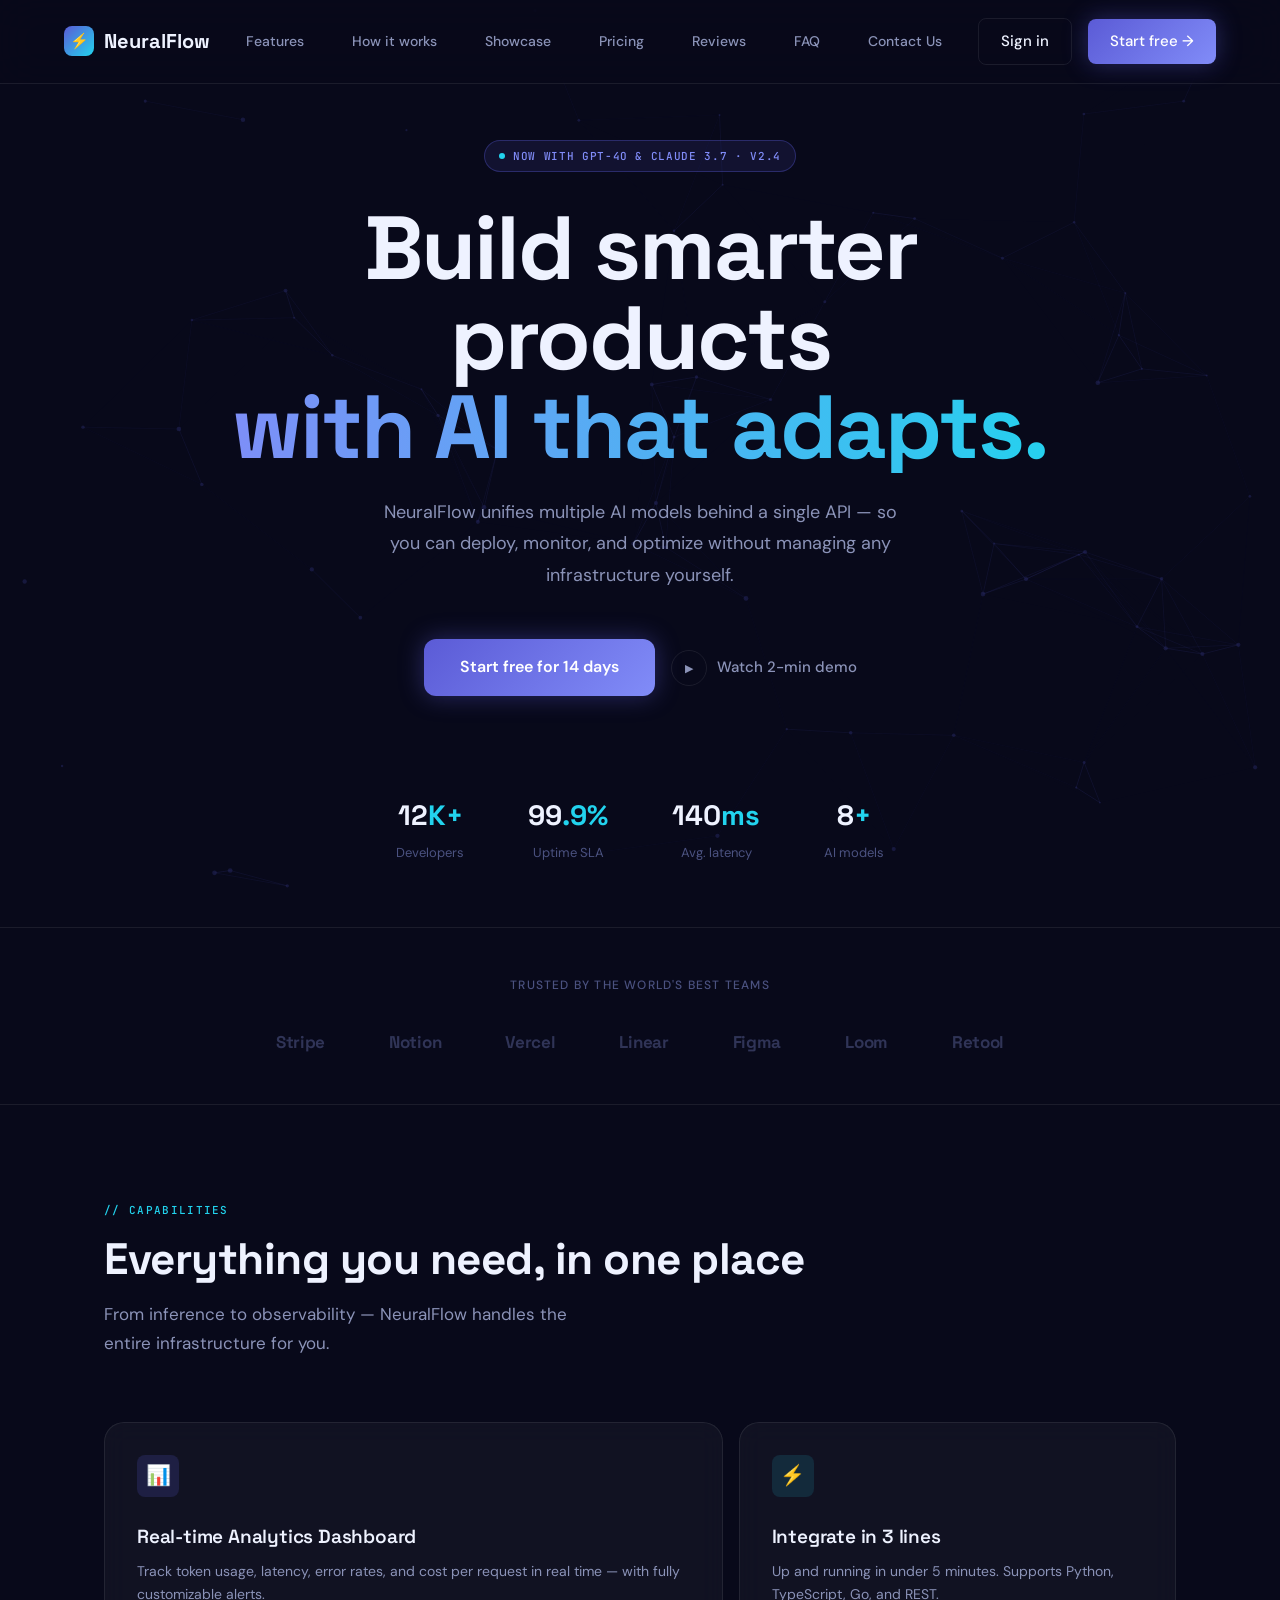
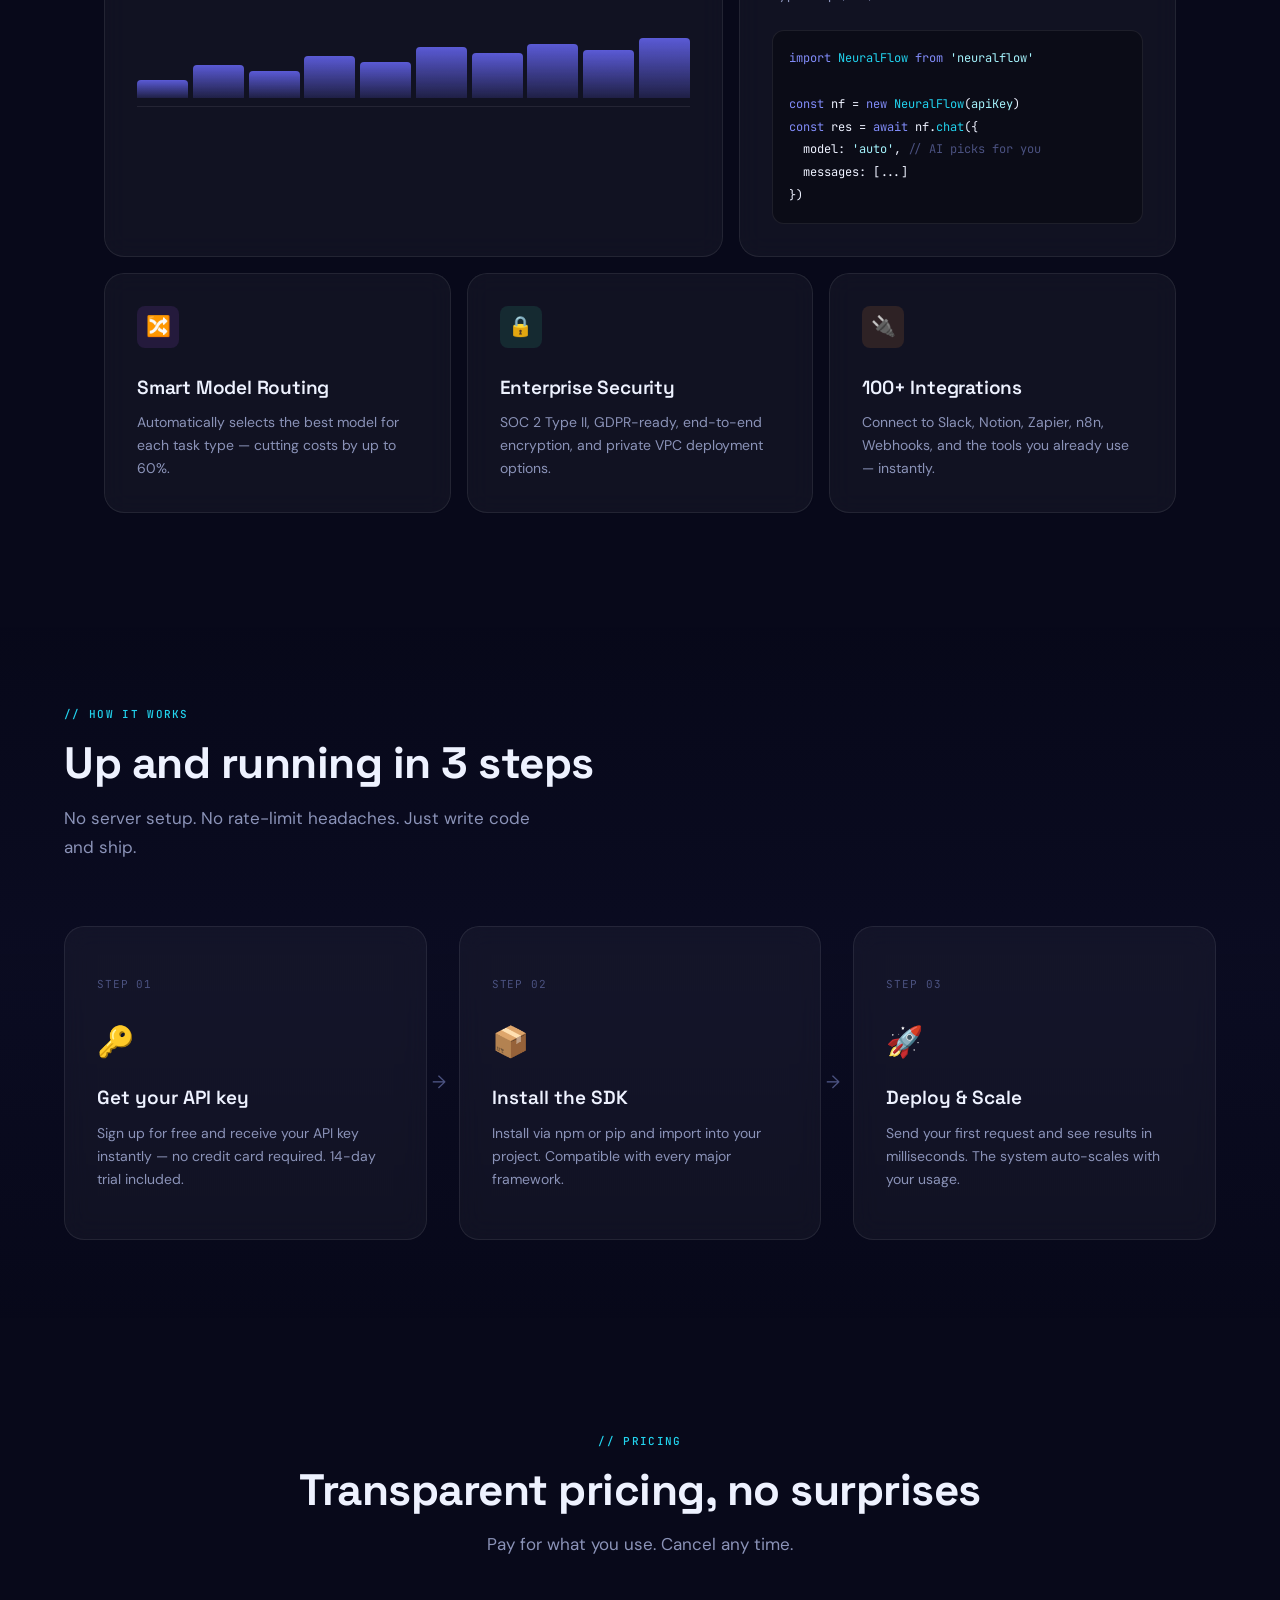
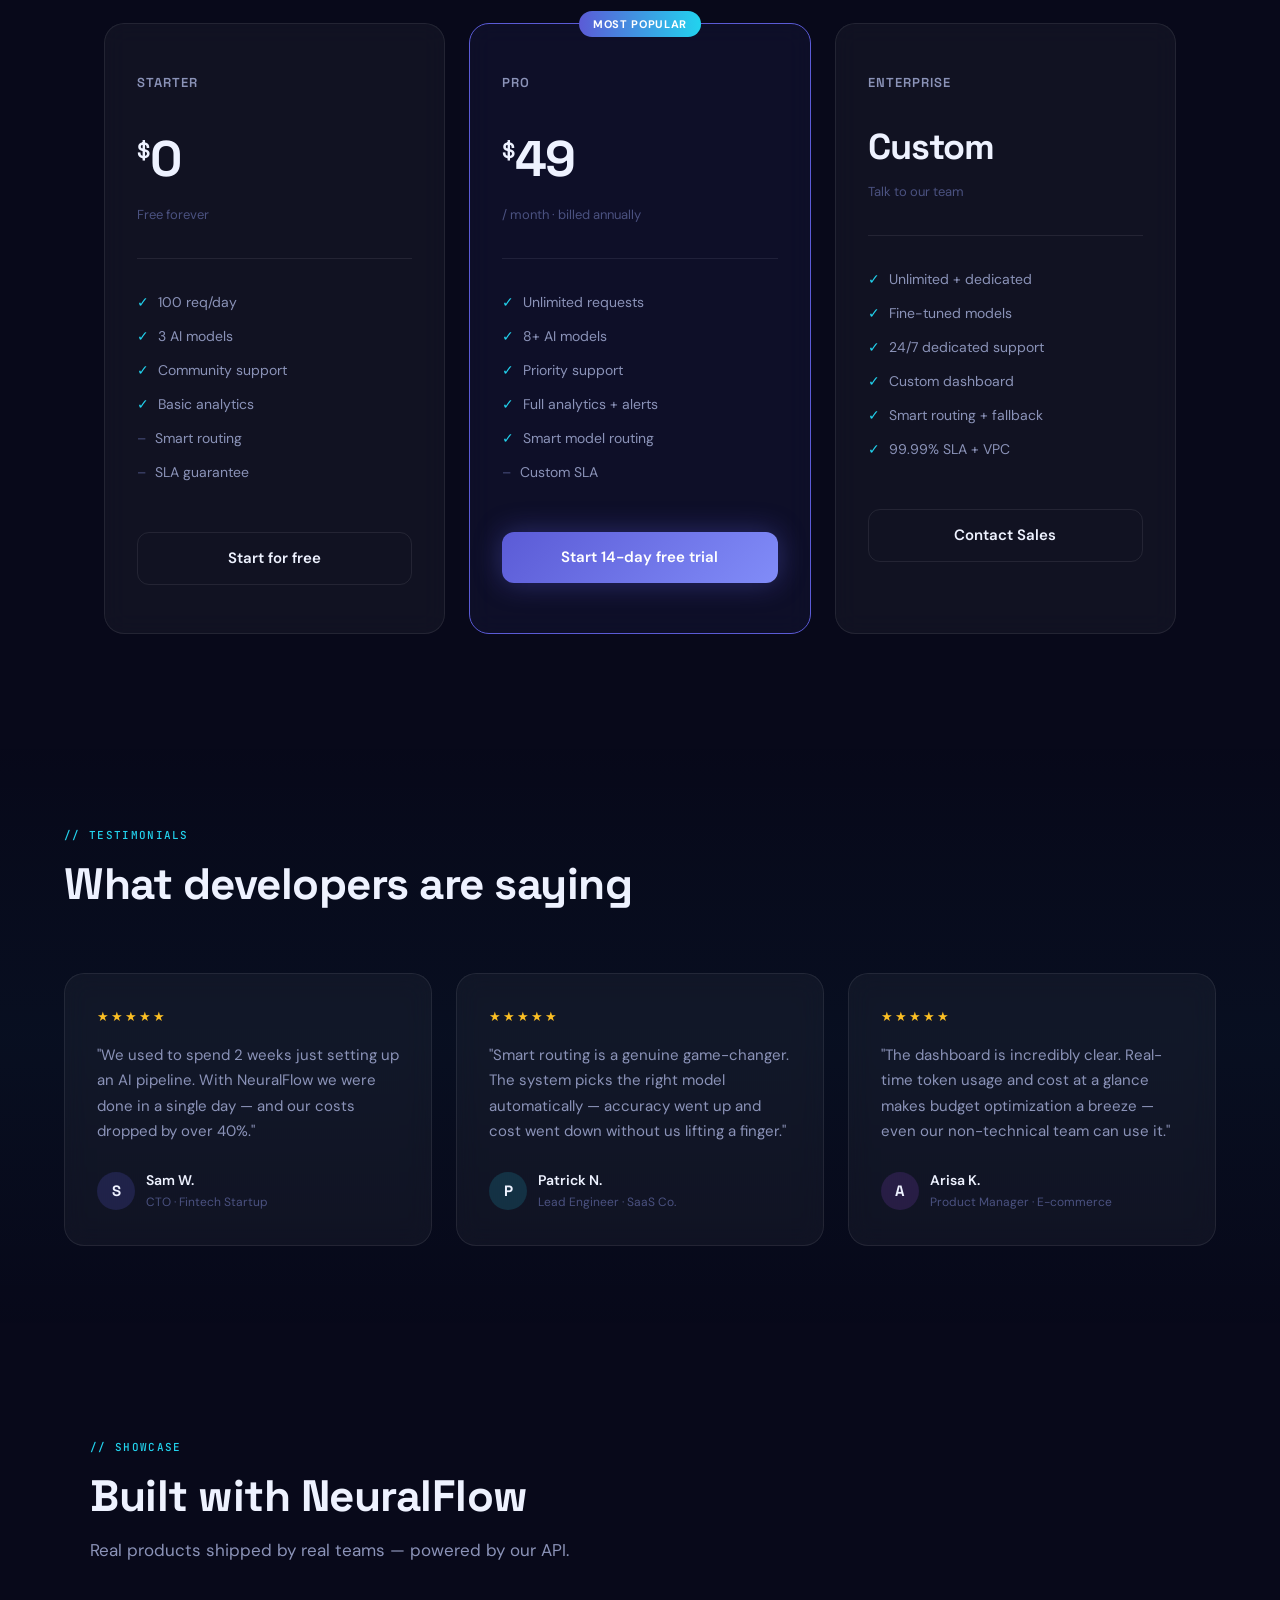
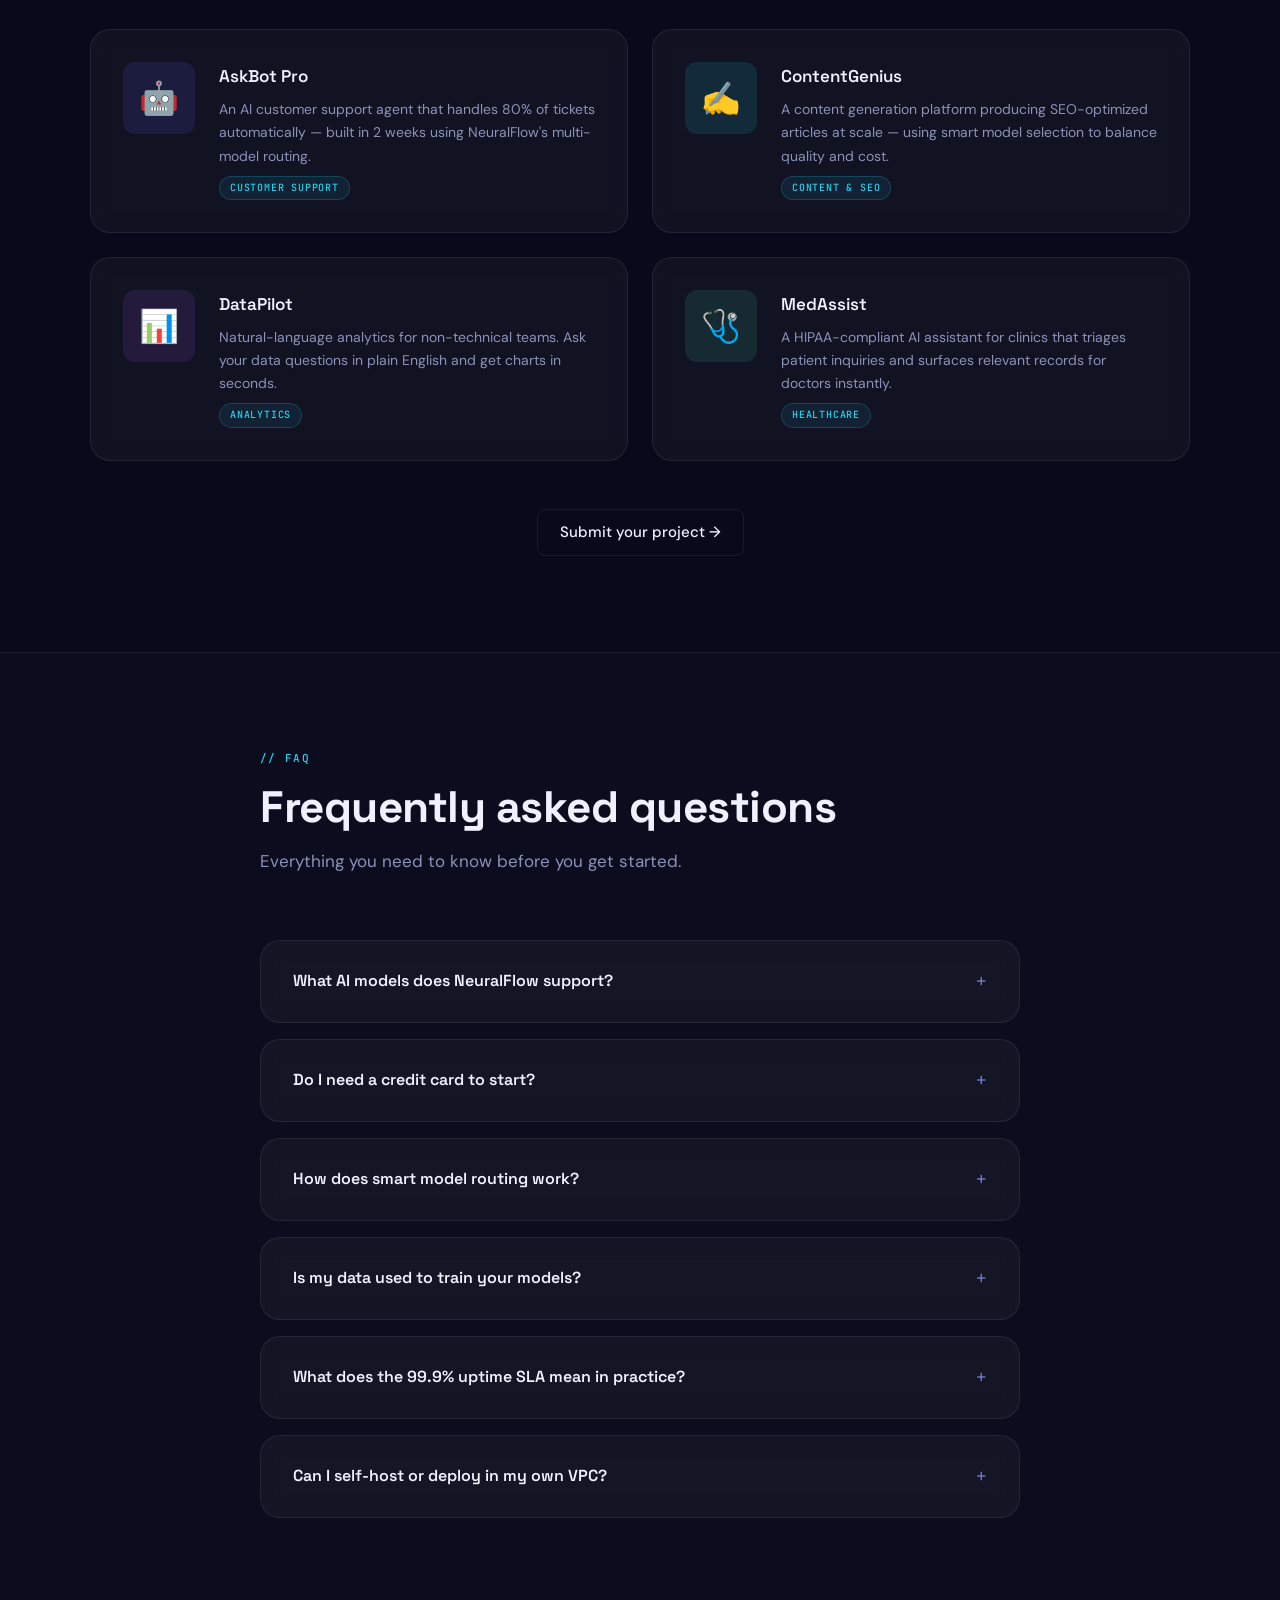
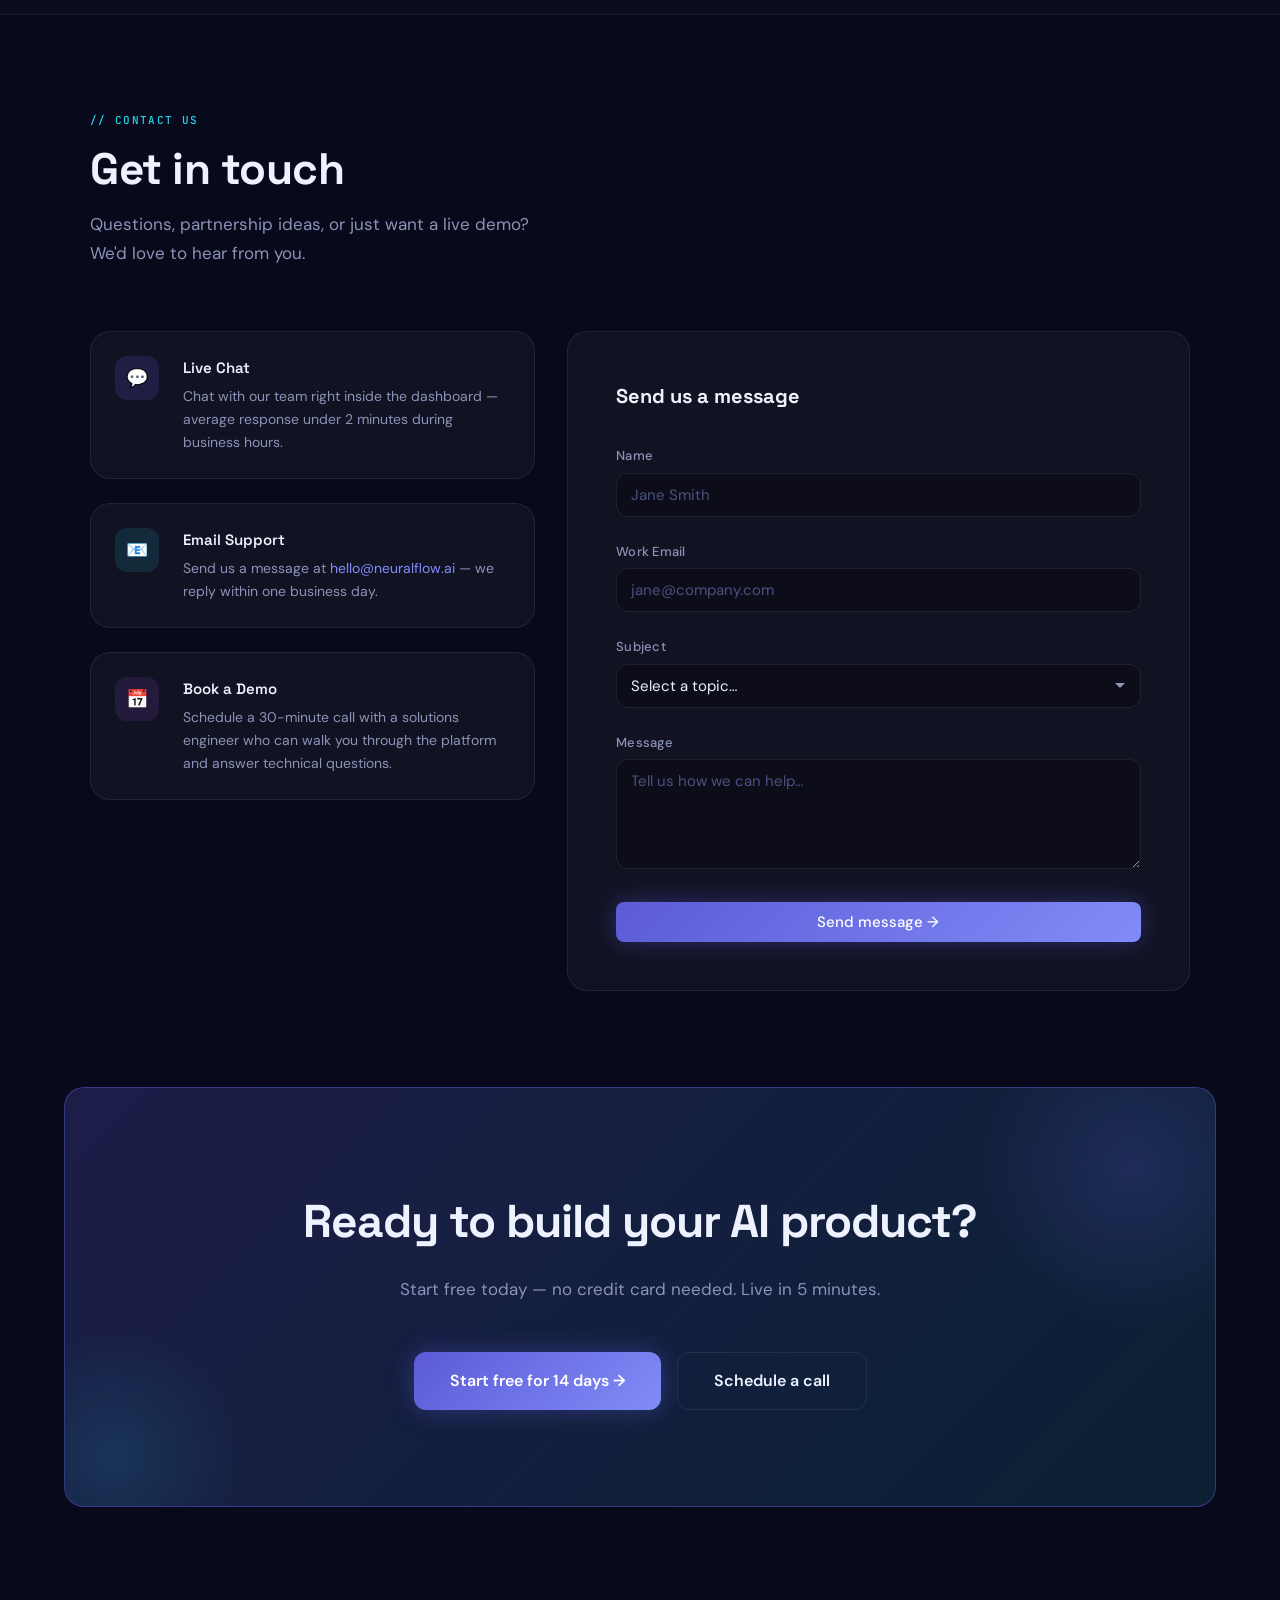
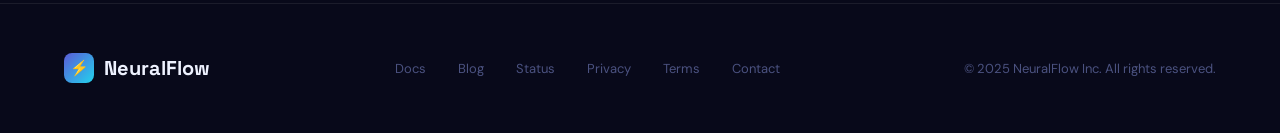
==== index.html @ 290ae4bb "First commit NeuralFlow" ====
<!DOCTYPE html>
<html lang="en">
<head>
<meta charset="UTF-8">
<meta name="viewport" content="width=device-width, initial-scale=1.0">
<title>NeuralFlow — AI Platform</title>
<link rel="preconnect" href="https://fonts.googleapis.com">
<link href="https://fonts.googleapis.com/css2?family=Space+Grotesk:wght@400;500;600;700&family=DM+Sans:ital,opsz,wght@0,9..40,300;0,9..40,400;0,9..40,500;1,9..40,300&family=JetBrains+Mono:wght@400;500&display=swap" rel="stylesheet">
<link rel="stylesheet" href="css/styles.css">
</head>
<body>

<!-- Background particle network -->
<canvas id="neural-canvas"></canvas>

<!-- ══════════════════════════════════════
     NAV
══════════════════════════════════════ -->
<nav>
  <a href="index.html" class="nav-logo">
    <div class="nav-logo-icon">⚡</div>
    NeuralFlow
  </a>

  <ul class="nav-links">
    <li><a href="#features">Features</a></li>
    <li><a href="#how">How it works</a></li>
    <li><a href="#showcase">Showcase</a></li>
    <li><a href="#pricing">Pricing</a></li>
    <li><a href="#testimonials">Reviews</a></li>
    <li><a href="#faq">FAQ</a></li>
    <li><a href="#contact">Contact Us</a></li>
  </ul>

  <div class="nav-actions">
    <a href="login.html" class="btn btn-outline">Sign in</a>
    <a href="signup.html" class="btn btn-primary">Start free →</a>
  </div>
  <button class="nav-hamburger" id="hamburger" aria-label="Open menu">
    <span></span><span></span><span></span>
  </button>
</nav>

<!-- Mobile drawer -->
<div class="mobile-menu" id="mobile-menu">
  <a href="#features" onclick="closeMenu()">Features</a>
  <a href="#how" onclick="closeMenu()">How it works</a>
  <a href="#showcase" onclick="closeMenu()">Showcase</a>
  <a href="#pricing" onclick="closeMenu()">Pricing</a>
  <a href="#testimonials" onclick="closeMenu()">Reviews</a>
  <a href="#faq" onclick="closeMenu()">FAQ</a>
  <a href="#contact" onclick="closeMenu()">Contact Us</a>
  <div class="mobile-menu-actions">
    <a href="login.html" class="btn btn-outline">Sign in</a>
    <a href="signup.html" class="btn btn-primary">Start free →</a>
  </div>
</div>

<!-- ══════════════════════════════════════
     HERO
══════════════════════════════════════ -->
<section class="hero">
  <div class="hero-badge">
    <span class="badge-dot"></span>
    Now with GPT-4o &amp; Claude 3.7 · v2.4
  </div>

  <h1 class="hero-title">
    <span class="plain">Build smarter products</span>
    <span class="gradient">with AI that adapts.</span>
  </h1>

  <p class="hero-sub">
    NeuralFlow unifies multiple AI models behind a single API — so you can deploy, monitor, and optimize without managing any infrastructure yourself.
  </p>

  <div class="hero-actions">
    <a href="signup.html" class="btn btn-primary btn-lg">Start free for 14 days</a>
    <a href="#" class="btn-demo">
      <span class="play">▶</span>
      Watch 2-min demo
    </a>
  </div>

  <div class="hero-stats">
    <div class="stat">
      <span class="stat-value">12<em>K+</em></span>
      <span class="stat-label">Developers</span>
    </div>
    <div class="stat">
      <span class="stat-value">99<em>.9%</em></span>
      <span class="stat-label">Uptime SLA</span>
    </div>
    <div class="stat">
      <span class="stat-value">140<em>ms</em></span>
      <span class="stat-label">Avg. latency</span>
    </div>
    <div class="stat">
      <span class="stat-value">8<em>+</em></span>
      <span class="stat-label">AI models</span>
    </div>
  </div>
</section>

<!-- ══════════════════════════════════════
     LOGO STRIP
══════════════════════════════════════ -->
<div class="logo-strip">
  <p class="logo-strip-label">Trusted by the world's best teams</p>
  <div class="logo-strip-row">
    <span class="brand-name">Stripe</span>
    <span class="brand-name">Notion</span>
    <span class="brand-name">Vercel</span>
    <span class="brand-name">Linear</span>
    <span class="brand-name">Figma</span>
    <span class="brand-name">Loom</span>
    <span class="brand-name">Retool</span>
  </div>
</div>

<!-- ══════════════════════════════════════
     FEATURES
══════════════════════════════════════ -->
<section id="features" class="section">
  <p class="eyebrow">// capabilities</p>
  <h2 class="section-heading">Everything you need, in one place</h2>
  <p class="section-sub">From inference to observability — NeuralFlow handles the entire infrastructure for you.</p>

  <div class="bento-grid">

    <!-- Wide card: Analytics -->
    <div class="bento-card glass-card bento-wide">
      <div class="card-icon tint-indigo">📊</div>
      <h3 class="card-title">Real-time Analytics Dashboard</h3>
      <p class="card-desc">Track token usage, latency, error rates, and cost per request in real time — with fully customizable alerts.</p>
      <div class="mini-chart">
        <div class="bar" style="height:30%; animation-delay:0.0s"></div>
        <div class="bar" style="height:55%; animation-delay:0.1s"></div>
        <div class="bar" style="height:45%; animation-delay:0.2s"></div>
        <div class="bar" style="height:70%; animation-delay:0.3s"></div>
        <div class="bar" style="height:60%; animation-delay:0.4s"></div>
        <div class="bar" style="height:85%; animation-delay:0.5s"></div>
        <div class="bar" style="height:75%; animation-delay:0.6s"></div>
        <div class="bar" style="height:90%; animation-delay:0.7s"></div>
        <div class="bar" style="height:80%; animation-delay:0.8s"></div>
        <div class="bar" style="height:100%;animation-delay:0.9s"></div>
      </div>
      <div class="chart-baseline"></div>
    </div>

    <!-- Narrow card: SDK -->
    <div class="bento-card glass-card bento-narrow">
      <div class="card-icon tint-cyan">⚡</div>
      <h3 class="card-title">Integrate in 3 lines</h3>
      <p class="card-desc">Up and running in under 5 minutes. Supports Python, TypeScript, Go, and REST.</p>
      <div class="code-block">
        <div><span class="tok-kw">import</span> <span class="tok-fn">NeuralFlow</span> <span class="tok-kw">from</span> <span class="tok-str">'neuralflow'</span></div>
        <div>&nbsp;</div>
        <div><span class="tok-kw">const</span> nf = <span class="tok-kw">new</span> <span class="tok-fn">NeuralFlow</span>(<span class="tok-str">apiKey</span>)</div>
        <div><span class="tok-kw">const</span> res = <span class="tok-kw">await</span> nf.<span class="tok-fn">chat</span>({</div>
        <div>&nbsp; model: <span class="tok-str">'auto'</span>, <span class="tok-cmt">// AI picks for you</span></div>
        <div>&nbsp; messages: [...]</div>
        <div>})</div>
      </div>
    </div>

    <!-- Third cards -->
    <div class="bento-card glass-card bento-third">
      <div class="card-icon tint-purple">🔀</div>
      <h3 class="card-title">Smart Model Routing</h3>
      <p class="card-desc">Automatically selects the best model for each task type — cutting costs by up to 60%.</p>
    </div>

    <div class="bento-card glass-card bento-third">
      <div class="card-icon tint-green">🔒</div>
      <h3 class="card-title">Enterprise Security</h3>
      <p class="card-desc">SOC 2 Type II, GDPR-ready, end-to-end encryption, and private VPC deployment options.</p>
    </div>

    <div class="bento-card glass-card bento-third">
      <div class="card-icon tint-orange">🔌</div>
      <h3 class="card-title">100+ Integrations</h3>
      <p class="card-desc">Connect to Slack, Notion, Zapier, n8n, Webhooks, and the tools you already use — instantly.</p>
    </div>

  </div>
</section>

<!-- ══════════════════════════════════════
     HOW IT WORKS
══════════════════════════════════════ -->
<section id="how" class="how-section">
  <div class="how-inner">
    <p class="eyebrow">// how it works</p>
    <h2 class="section-heading">Up and running in 3 steps</h2>
    <p class="section-sub">No server setup. No rate-limit headaches. Just write code and ship.</p>

    <div class="steps-grid">

      <div class="step-card glass-card">
        <div class="step-num">STEP 01</div>
        <div class="step-emoji">🔑</div>
        <h3 class="step-title">Get your API key</h3>
        <p class="step-desc">Sign up for free and receive your API key instantly — no credit card required. 14-day trial included.</p>
        <span class="step-arrow">→</span>
      </div>

      <div class="step-card glass-card">
        <div class="step-num">STEP 02</div>
        <div class="step-emoji">📦</div>
        <h3 class="step-title">Install the SDK</h3>
        <p class="step-desc">Install via npm or pip and import into your project. Compatible with every major framework.</p>
        <span class="step-arrow">→</span>
      </div>

      <div class="step-card glass-card">
        <div class="step-num">STEP 03</div>
        <div class="step-emoji">🚀</div>
        <h3 class="step-title">Deploy &amp; Scale</h3>
        <p class="step-desc">Send your first request and see results in milliseconds. The system auto-scales with your usage.</p>
      </div>

    </div>
  </div>
</section>

<!-- ══════════════════════════════════════
     PRICING
══════════════════════════════════════ -->
<section id="pricing" class="pricing-section">
  <p class="eyebrow">// pricing</p>
  <h2 class="section-heading">Transparent pricing, no surprises</h2>
  <p class="section-sub">Pay for what you use. Cancel any time.</p>

  <div class="pricing-grid">

    <!-- Starter -->
    <div class="price-card glass-card">
      <p class="plan-name">Starter</p>
      <div class="plan-price"><sup>$</sup>0</div>
      <p class="plan-period">Free forever</p>
      <div class="plan-divider"></div>
      <ul class="plan-features">
        <li><span class="f-check">✓</span> 100 req/day</li>
        <li><span class="f-check">✓</span> 3 AI models</li>
        <li><span class="f-check">✓</span> Community support</li>
        <li><span class="f-check">✓</span> Basic analytics</li>
        <li><span class="f-dash">–</span> Smart routing</li>
        <li><span class="f-dash">–</span> SLA guarantee</li>
      </ul>
      <a href="signup.html" class="btn-plan btn-plan-outline">Start for free</a>
    </div>

    <!-- Pro (featured) -->
    <div class="price-card glass-card featured">
      <span class="featured-badge">Most Popular</span>
      <p class="plan-name">Pro</p>
      <div class="plan-price"><sup>$</sup>49</div>
      <p class="plan-period">/ month · billed annually</p>
      <div class="plan-divider"></div>
      <ul class="plan-features">
        <li><span class="f-check">✓</span> Unlimited requests</li>
        <li><span class="f-check">✓</span> 8+ AI models</li>
        <li><span class="f-check">✓</span> Priority support</li>
        <li><span class="f-check">✓</span> Full analytics + alerts</li>
        <li><span class="f-check">✓</span> Smart model routing</li>
        <li><span class="f-dash">–</span> Custom SLA</li>
      </ul>
      <a href="signup.html" class="btn-plan btn-plan-filled">Start 14-day free trial</a>
    </div>

    <!-- Enterprise -->
    <div class="price-card glass-card">
      <p class="plan-name">Enterprise</p>
      <div class="plan-price" style="font-size: 36px; letter-spacing: -1px;">Custom</div>
      <p class="plan-period">Talk to our team</p>
      <div class="plan-divider"></div>
      <ul class="plan-features">
        <li><span class="f-check">✓</span> Unlimited + dedicated</li>
        <li><span class="f-check">✓</span> Fine-tuned models</li>
        <li><span class="f-check">✓</span> 24/7 dedicated support</li>
        <li><span class="f-check">✓</span> Custom dashboard</li>
        <li><span class="f-check">✓</span> Smart routing + fallback</li>
        <li><span class="f-check">✓</span> 99.99% SLA + VPC</li>
      </ul>
      <a href="#" class="btn-plan btn-plan-outline">Contact Sales</a>
    </div>

  </div>
</section>

<!-- ══════════════════════════════════════
     TESTIMONIALS
══════════════════════════════════════ -->
<section id="testimonials" class="testi-section">
  <div class="testi-inner">
    <p class="eyebrow">// testimonials</p>
    <h2 class="section-heading">What developers are saying</h2>

    <div class="testi-grid">

      <div class="testi-card glass-card">
        <div class="stars">★★★★★</div>
        <p class="testi-quote">"We used to spend 2 weeks just setting up an AI pipeline. With NeuralFlow we were done in a single day — and our costs dropped by over 40%."</p>
        <div class="testi-author">
          <div class="avatar" style="background: rgba(91,91,214,0.2);">S</div>
          <div>
            <p class="author-name">Sam W.</p>
            <p class="author-role">CTO · Fintech Startup</p>
          </div>
        </div>
      </div>

      <div class="testi-card glass-card">
        <div class="stars">★★★★★</div>
        <p class="testi-quote">"Smart routing is a genuine game-changer. The system picks the right model automatically — accuracy went up and cost went down without us lifting a finger."</p>
        <div class="testi-author">
          <div class="avatar" style="background: rgba(34,211,238,0.15);">P</div>
          <div>
            <p class="author-name">Patrick N.</p>
            <p class="author-role">Lead Engineer · SaaS Co.</p>
          </div>
        </div>
      </div>

      <div class="testi-card glass-card">
        <div class="stars">★★★★★</div>
        <p class="testi-quote">"The dashboard is incredibly clear. Real-time token usage and cost at a glance makes budget optimization a breeze — even our non-technical team can use it."</p>
        <div class="testi-author">
          <div class="avatar" style="background: rgba(168,85,247,0.15);">A</div>
          <div>
            <p class="author-name">Arisa K.</p>
            <p class="author-role">Product Manager · E-commerce</p>
          </div>
        </div>
      </div>

    </div>
  </div>
</section>

<!-- ══════════════════════════════════════
     SHOWCASE
══════════════════════════════════════ -->
<section id="showcase" class="showcase-section">
  <div class="showcase-inner">
    <p class="eyebrow">// showcase</p>
    <h2 class="section-heading">Built with NeuralFlow</h2>
    <p class="section-sub">Real products shipped by real teams — powered by our API.</p>

    <div class="showcase-grid">

      <div class="showcase-card glass-card">
        <div class="showcase-thumb tint-indigo-bg">
          <span class="showcase-emoji">🤖</span>
        </div>
        <div class="showcase-info">
          <h3 class="showcase-title">AskBot Pro</h3>
          <p class="showcase-desc">An AI customer support agent that handles 80% of tickets automatically — built in 2 weeks using NeuralFlow's multi-model routing.</p>
          <span class="showcase-tag">Customer Support</span>
        </div>
      </div>

      <div class="showcase-card glass-card">
        <div class="showcase-thumb tint-cyan-bg">
          <span class="showcase-emoji">✍️</span>
        </div>
        <div class="showcase-info">
          <h3 class="showcase-title">ContentGenius</h3>
          <p class="showcase-desc">A content generation platform producing SEO-optimized articles at scale — using smart model selection to balance quality and cost.</p>
          <span class="showcase-tag">Content & SEO</span>
        </div>
      </div>

      <div class="showcase-card glass-card">
        <div class="showcase-thumb tint-purple-bg">
          <span class="showcase-emoji">📊</span>
        </div>
        <div class="showcase-info">
          <h3 class="showcase-title">DataPilot</h3>
          <p class="showcase-desc">Natural-language analytics for non-technical teams. Ask your data questions in plain English and get charts in seconds.</p>
          <span class="showcase-tag">Analytics</span>
        </div>
      </div>

      <div class="showcase-card glass-card">
        <div class="showcase-thumb tint-green-bg">
          <span class="showcase-emoji">🩺</span>
        </div>
        <div class="showcase-info">
          <h3 class="showcase-title">MedAssist</h3>
          <p class="showcase-desc">A HIPAA-compliant AI assistant for clinics that triages patient inquiries and surfaces relevant records for doctors instantly.</p>
          <span class="showcase-tag">Healthcare</span>
        </div>
      </div>

    </div>

    <div style="text-align:center; margin-top: 48px;">
      <a href="#" class="btn btn-outline">Submit your project →</a>
    </div>
  </div>
</section>

<!-- ══════════════════════════════════════
     FAQ
══════════════════════════════════════ -->
<section id="faq" class="faq-section">
  <div class="faq-inner">
    <p class="eyebrow">// faq</p>
    <h2 class="section-heading">Frequently asked questions</h2>
    <p class="section-sub">Everything you need to know before you get started.</p>

    <div class="faq-list">

      <details class="faq-item glass-card">
        <summary class="faq-q">What AI models does NeuralFlow support?</summary>
        <p class="faq-a">NeuralFlow currently supports 8+ models including GPT-4o, Claude 3.7 Sonnet, Gemini 1.5 Pro, Mistral, and more. We add new models regularly — and smart routing picks the best one for each request automatically.</p>
      </details>

      <details class="faq-item glass-card">
        <summary class="faq-q">Do I need a credit card to start?</summary>
        <p class="faq-a">No. Your 14-day Pro trial starts the moment you sign up — no credit card required. At the end of the trial you can choose a plan or continue on the free Starter tier.</p>
      </details>

      <details class="faq-item glass-card">
        <summary class="faq-q">How does smart model routing work?</summary>
        <p class="faq-a">Our routing layer classifies each incoming request by task type (summarization, code generation, Q&amp;A, etc.) and selects the most cost-effective model that meets the quality bar. Customers save an average of 60% on inference costs compared to always using a flagship model.</p>
      </details>

      <details class="faq-item glass-card">
        <summary class="faq-q">Is my data used to train your models?</summary>
        <p class="faq-a">Never. Your prompts and completions are never used to train any model. All data is encrypted in transit and at rest, and you can opt into zero-data-retention mode for the most sensitive workloads.</p>
      </details>

      <details class="faq-item glass-card">
        <summary class="faq-q">What does the 99.9% uptime SLA mean in practice?</summary>
        <p class="faq-a">It means we guarantee NeuralFlow is available at least 99.9% of every calendar month. If we fall short, you receive service credits automatically — no need to file a claim. Enterprise plans include a 99.99% SLA with dedicated failover infrastructure.</p>
      </details>

      <details class="faq-item glass-card">
        <summary class="faq-q">Can I self-host or deploy in my own VPC?</summary>
        <p class="faq-a">Yes — private VPC deployment is available on Enterprise plans. You get all the NeuralFlow features running inside your own cloud environment, fully air-gapped from external traffic if needed.</p>
      </details>

    </div>
  </div>
</section>

<!-- ══════════════════════════════════════
     CONTACT US
══════════════════════════════════════ -->
<section id="contact" class="contact-section">
  <div class="contact-inner">
    <p class="eyebrow">// contact us</p>
    <h2 class="section-heading">Get in touch</h2>
    <p class="section-sub">Questions, partnership ideas, or just want a live demo? We'd love to hear from you.</p>

    <div class="contact-grid">

      <div class="contact-channels">
        <div class="contact-channel glass-card">
          <div class="channel-icon tint-indigo">💬</div>
          <div>
            <h3 class="channel-title">Live Chat</h3>
            <p class="channel-desc">Chat with our team right inside the dashboard — average response under 2 minutes during business hours.</p>
          </div>
        </div>
        <div class="contact-channel glass-card">
          <div class="channel-icon tint-cyan">📧</div>
          <div>
            <h3 class="channel-title">Email Support</h3>
            <p class="channel-desc">Send us a message at <a href="mailto:hello@neuralflow.ai" class="contact-link">hello@neuralflow.ai</a> — we reply within one business day.</p>
          </div>
        </div>
        <div class="contact-channel glass-card">
          <div class="channel-icon tint-purple">📅</div>
          <div>
            <h3 class="channel-title">Book a Demo</h3>
            <p class="channel-desc">Schedule a 30-minute call with a solutions engineer who can walk you through the platform and answer technical questions.</p>
          </div>
        </div>
      </div>

      <div class="contact-form-card glass-card">
        <h3 class="contact-form-title">Send us a message</h3>
        <div class="contact-form">
          <div class="form-group">
            <label class="form-label">Name</label>
            <input type="text" class="form-input" placeholder="Jane Smith">
          </div>
          <div class="form-group">
            <label class="form-label">Work Email</label>
            <input type="email" class="form-input" placeholder="jane@company.com">
          </div>
          <div class="form-group">
            <label class="form-label">Subject</label>
            <select class="form-input form-select">
              <option value="" disabled selected>Select a topic…</option>
              <option>General inquiry</option>
              <option>Sales &amp; pricing</option>
              <option>Technical support</option>
              <option>Partnership</option>
              <option>Other</option>
            </select>
          </div>
          <div class="form-group">
            <label class="form-label">Message</label>
            <textarea class="form-input form-textarea" placeholder="Tell us how we can help…"></textarea>
          </div>
          <button class="btn btn-primary" style="width:100%; justify-content:center;">Send message →</button>
        </div>
      </div>

    </div>
  </div>
</section>

<!-- ══════════════════════════════════════
     CTA BAND
══════════════════════════════════════ -->
<div class="cta-band">
  <h2>Ready to build your AI product?</h2>
  <p>Start free today — no credit card needed. Live in 5 minutes.</p>
  <div class="cta-actions">
    <a href="signup.html" class="btn btn-primary btn-lg">Start free for 14 days →</a>
    <a href="#" class="btn btn-outline btn-lg">Schedule a call</a>
  </div>
</div>

<!-- ══════════════════════════════════════
     FOOTER
══════════════════════════════════════ -->
<footer>
  <a href="index.html" class="nav-logo">
    <div class="nav-logo-icon">⚡</div>
    NeuralFlow
  </a>

  <ul class="footer-links">
    <li><a href="#">Docs</a></li>
    <li><a href="#">Blog</a></li>
    <li><a href="#">Status</a></li>
    <li><a href="#">Privacy</a></li>
    <li><a href="#">Terms</a></li>
    <li><a href="#">Contact</a></li>
  </ul>

  <p class="footer-copy">© 2025 NeuralFlow Inc. All rights reserved.</p>
</footer>

<script src="js/neural.js"></script>
<script>
const hamburger = document.getElementById('hamburger');
const mobileMenu = document.getElementById('mobile-menu');
hamburger.addEventListener('click', () => {
  hamburger.classList.toggle('open');
  mobileMenu.classList.toggle('open');
});
function closeMenu() {
  hamburger.classList.remove('open');
  mobileMenu.classList.remove('open');
}
</script>
</body>
</html>
---- css/styles.css ----
/* ============================================================
   NEURALFLOW — DESIGN TOKENS
   Edit here to retheme the entire product
   ============================================================ */
:root {
  /* Colors */
  --bg:        #08091A;
  --surface:   #0E1128;
  --indigo:    #5B5BD6;
  --indigo-lt: #818CF8;
  --cyan:      #22D3EE;
  --white:     #EEF2FF;
  --muted:     #8B93B8;
  --dim:       #4B5280;

  /* Glass / Border */
  --glass:     rgba(255, 255, 255, 0.04);
  --border:    rgba(255, 255, 255, 0.08);
  --border-hi: rgba(91, 91, 214, 0.45);

  /* Fonts */
  --font-display: 'Space Grotesk', sans-serif;
  --font-body:    'DM Sans', sans-serif;
  --font-mono:    'JetBrains Mono', monospace;

  /* Spacing scale */
  --s1: 8px;
  --s2: 16px;
  --s3: 24px;
  --s4: 32px;
  --s5: 48px;
  --s6: 64px;
  --s7: 96px;

  /* Radius */
  --r-sm: 8px;
  --r-md: 12px;
  --r-lg: 20px;
  --r-pill: 999px;
}

/* ============================================================
   RESET & BASE
   ============================================================ */
*, *::before, *::after { box-sizing: border-box; margin: 0; padding: 0; }

html { scroll-behavior: smooth; }

body {
  background: var(--bg);
  color: var(--white);
  font-family: var(--font-body);
  font-size: 16px;
  line-height: 1.65;
  overflow-x: hidden;
}

a { text-decoration: none; color: inherit; }
ul { list-style: none; }
img { display: block; max-width: 100%; }

/* ============================================================
   UTILITIES
   ============================================================ */
.eyebrow {
  font-family: var(--font-mono);
  font-size: 11px;
  font-weight: 500;
  letter-spacing: 0.12em;
  text-transform: uppercase;
  color: var(--cyan);
  margin-bottom: var(--s2);
}

.section-heading {
  font-family: var(--font-display);
  font-size: clamp(28px, 3.5vw, 44px);
  font-weight: 700;
  letter-spacing: -0.5px;
  line-height: 1.1;
  margin-bottom: var(--s2);
}

.section-sub {
  font-size: 17px;
  color: var(--muted);
  line-height: 1.7;
  max-width: 480px;
  margin-bottom: var(--s6);
}

.glass-card {
  background: var(--glass);
  border: 1px solid var(--border);
  border-radius: var(--r-lg);
  backdrop-filter: blur(12px);
  transition: border-color 0.25s, transform 0.25s;
}

.glass-card:hover {
  border-color: var(--border-hi);
  transform: translateY(-2px);
}

/* ============================================================
   BUTTONS
   ============================================================ */
.btn {
  display: inline-flex;
  align-items: center;
  gap: var(--s1);
  font-family: var(--font-body);
  font-size: 15px;
  font-weight: 500;
  border-radius: var(--r-sm);
  padding: 10px 22px;
  cursor: pointer;
  border: none;
  transition: opacity 0.2s, transform 0.15s, border-color 0.2s, background 0.2s;
  white-space: nowrap;
}

.btn-primary {
  background: linear-gradient(135deg, var(--indigo), var(--indigo-lt));
  color: #fff;
  box-shadow: 0 0 24px rgba(91, 91, 214, 0.4);
}
.btn-primary:hover { opacity: 0.88; transform: translateY(-1px); }

.btn-outline {
  background: transparent;
  color: var(--white);
  border: 1px solid var(--border);
}
.btn-outline:hover { border-color: var(--indigo-lt); background: rgba(91,91,214,0.08); }

.btn-lg {
  font-size: 16px;
  font-weight: 600;
  padding: 15px 36px;
  border-radius: var(--r-md);
}

/* ============================================================
   BACKGROUND CANVAS
   ============================================================ */
#neural-canvas {
  position: fixed;
  inset: 0;
  z-index: 0;
  opacity: 0.3;
  pointer-events: none;
}

/* ============================================================
   NAV
   ============================================================ */
nav {
  position: fixed;
  inset: 0 0 auto 0;
  z-index: 100;
  display: flex;
  align-items: center;
  justify-content: space-between;
  padding: 18px var(--s6);
  background: rgba(8, 9, 26, 0.75);
  backdrop-filter: blur(20px);
  border-bottom: 1px solid var(--border);
}

.nav-logo {
  display: flex;
  align-items: center;
  gap: 10px;
  font-family: var(--font-display);
  font-weight: 700;
  font-size: 20px;
  color: var(--white);
}

.nav-logo-icon {
  width: 30px;
  height: 30px;
  border-radius: var(--r-sm);
  background: linear-gradient(135deg, var(--indigo), var(--cyan));
  display: flex;
  align-items: center;
  justify-content: center;
  font-size: 15px;
}

.nav-links {
  display: flex;
  gap: var(--s5);
}

.nav-links a {
  font-size: 14px;
  font-weight: 500;
  color: var(--muted);
  transition: color 0.2s;
}
.nav-links a:hover { color: var(--white); }

.nav-actions { display: flex; gap: var(--s2); align-items: center; }

/* ============================================================
   HERO
   ============================================================ */
.hero {
  position: relative;
  z-index: 1;
  min-height: 100vh;
  display: flex;
  flex-direction: column;
  align-items: center;
  justify-content: center;
  text-align: center;
  padding: 140px var(--s3) var(--s6);
}

.hero-badge {
  display: inline-flex;
  align-items: center;
  gap: var(--s1);
  padding: 6px 14px;
  border-radius: var(--r-pill);
  background: rgba(91, 91, 214, 0.12);
  border: 1px solid rgba(91, 91, 214, 0.35);
  font-family: var(--font-mono);
  font-size: 11px;
  font-weight: 500;
  letter-spacing: 0.06em;
  text-transform: uppercase;
  color: var(--indigo-lt);
  margin-bottom: var(--s4);
}

.badge-dot {
  width: 6px;
  height: 6px;
  border-radius: 50%;
  background: var(--cyan);
  animation: blink 2s ease-in-out infinite;
}

@keyframes blink {
  0%, 100% { opacity: 1; }
  50%       { opacity: 0.3; }
}

.hero-title {
  font-family: var(--font-display);
  font-size: clamp(44px, 7vw, 90px);
  font-weight: 700;
  letter-spacing: -2px;
  line-height: 1.0;
  max-width: 880px;
  margin-bottom: var(--s3);
}

.hero-title .plain    { display: block; color: var(--white); }
.hero-title .gradient {
  display: block;
  background: linear-gradient(90deg, var(--indigo-lt), var(--cyan));
  -webkit-background-clip: text;
  -webkit-text-fill-color: transparent;
  background-clip: text;
}

.hero-sub {
  font-size: 18px;
  color: var(--muted);
  max-width: 520px;
  line-height: 1.75;
  margin-bottom: var(--s5);
}

.hero-actions {
  display: flex;
  gap: var(--s2);
  align-items: center;
  flex-wrap: wrap;
  justify-content: center;
  margin-bottom: var(--s7);
}

.btn-demo {
  display: inline-flex;
  align-items: center;
  gap: 10px;
  font-size: 15px;
  font-weight: 500;
  color: var(--muted);
  transition: color 0.2s;
}
.btn-demo:hover { color: var(--white); }

.btn-demo .play {
  width: 36px;
  height: 36px;
  border: 1px solid var(--border);
  border-radius: 50%;
  display: flex;
  align-items: center;
  justify-content: center;
  font-size: 11px;
  transition: border-color 0.2s;
}
.btn-demo:hover .play { border-color: var(--indigo-lt); }

.hero-stats {
  display: flex;
  gap: var(--s6);
  flex-wrap: wrap;
  justify-content: center;
}

.stat { display: flex; flex-direction: column; align-items: center; gap: 4px; }

.stat-value {
  font-family: var(--font-display);
  font-size: 28px;
  font-weight: 700;
  color: var(--white);
}
.stat-value em { font-style: normal; color: var(--cyan); }

.stat-label {
  font-size: 13px;
  color: var(--dim);
}

/* ============================================================
   LOGO STRIP
   ============================================================ */
.logo-strip {
  position: relative;
  z-index: 1;
  padding: var(--s5) var(--s6);
  text-align: center;
  border-top: 1px solid var(--border);
  border-bottom: 1px solid var(--border);
}

.logo-strip-label {
  font-size: 12px;
  font-weight: 500;
  letter-spacing: 0.1em;
  text-transform: uppercase;
  color: var(--dim);
  margin-bottom: var(--s4);
}

.logo-strip-row {
  display: flex;
  gap: var(--s6);
  justify-content: center;
  align-items: center;
  flex-wrap: wrap;
}

.brand-name {
  font-family: var(--font-display);
  font-size: 17px;
  font-weight: 700;
  color: var(--dim);
  letter-spacing: -0.3px;
  opacity: 0.6;
  transition: opacity 0.2s;
}
.brand-name:hover { opacity: 1; }

/* ============================================================
   SECTION WRAPPER
   ============================================================ */
.section {
  position: relative;
  z-index: 1;
  padding: var(--s7) var(--s6);
  max-width: 1200px;
  margin: 0 auto;
}

/* ============================================================
   FEATURES — BENTO GRID
   ============================================================ */
.bento-grid {
  display: grid;
  grid-template-columns: repeat(12, 1fr);
  gap: var(--s2);
}

.bento-wide   { grid-column: span 7; }
.bento-narrow { grid-column: span 5; }
.bento-third  { grid-column: span 4; }

.bento-card {
  padding: var(--s4);
  position: relative;
  overflow: hidden;
}

.bento-card::before {
  content: '';
  position: absolute;
  inset: 0;
  background: radial-gradient(400px at var(--mx, 50%) var(--my, 50%), rgba(91,91,214,0.07), transparent 60%);
  opacity: 0;
  transition: opacity 0.3s;
  pointer-events: none;
}
.bento-card:hover::before { opacity: 1; }

.card-icon {
  width: 42px;
  height: 42px;
  border-radius: var(--r-sm);
  display: flex;
  align-items: center;
  justify-content: center;
  font-size: 20px;
  margin-bottom: var(--s3);
}

.tint-indigo { background: rgba(91, 91, 214, 0.15); }
.tint-cyan   { background: rgba(34, 211, 238, 0.12); }
.tint-purple { background: rgba(168, 85, 247, 0.12); }
.tint-green  { background: rgba(34, 197, 94, 0.12); }
.tint-orange { background: rgba(249, 115, 22, 0.12); }

.card-title {
  font-family: var(--font-display);
  font-size: 19px;
  font-weight: 600;
  margin-bottom: var(--s1);
  letter-spacing: -0.2px;
}

.card-desc {
  font-size: 14px;
  color: var(--muted);
  line-height: 1.65;
}

.mini-chart {
  display: flex;
  align-items: flex-end;
  gap: 5px;
  height: 60px;
  margin-top: var(--s4);
}

.bar {
  flex: 1;
  border-radius: 4px 4px 0 0;
  background: linear-gradient(180deg, var(--indigo), rgba(91,91,214,0.2));
  transform: scaleY(0);
  transform-origin: bottom;
  animation: rise 1.2s ease forwards;
}

@keyframes rise { to { transform: scaleY(1); } }

.chart-baseline {
  height: 1px;
  background: var(--border);
  margin-top: var(--s1);
}

.code-block {
  margin-top: var(--s3);
  padding: var(--s2) var(--s2);
  background: rgba(0,0,0,0.3);
  border: 1px solid var(--border);
  border-radius: var(--r-md);
  font-family: var(--font-mono);
  font-size: 12px;
  line-height: 1.9;
}

.tok-kw  { color: var(--indigo-lt); }
.tok-fn  { color: var(--cyan); }
.tok-str { color: #a5f3fc; }
.tok-cmt { color: var(--dim); }

/* ============================================================
   HOW IT WORKS
   ============================================================ */
.how-section {
  position: relative;
  z-index: 1;
  padding: var(--s7) var(--s6);
  background: linear-gradient(180deg, transparent, rgba(91,91,214,0.04), transparent);
}

.how-inner { max-width: 1200px; margin: 0 auto; }

.steps-grid {
  display: grid;
  grid-template-columns: repeat(3, 1fr);
  gap: var(--s4);
  margin-top: var(--s6);
}

.step-card {
  padding: var(--s5) var(--s4);
  position: relative;
}

.step-num {
  font-family: var(--font-mono);
  font-size: 11px;
  color: var(--dim);
  letter-spacing: 0.08em;
  margin-bottom: var(--s3);
}

.step-emoji { font-size: 30px; margin-bottom: var(--s2); }

.step-title {
  font-family: var(--font-display);
  font-size: 19px;
  font-weight: 600;
  margin-bottom: var(--s1);
}

.step-desc { font-size: 14px; color: var(--muted); line-height: 1.65; }

.step-arrow {
  position: absolute;
  top: 50%;
  right: -20px;
  transform: translateY(-50%);
  color: var(--dim);
  font-size: 18px;
  z-index: 2;
}

/* ============================================================
   PRICING
   ============================================================ */
.pricing-section {
  position: relative;
  z-index: 1;
  padding: var(--s7) var(--s6);
  max-width: 1200px;
  margin: 0 auto;
  text-align: center;
}

.pricing-section .section-sub    { margin-left: auto; margin-right: auto; }
.pricing-section .section-heading { margin-left: auto; margin-right: auto; }

.pricing-grid {
  display: grid;
  grid-template-columns: repeat(3, 1fr);
  gap: var(--s3);
  margin-top: var(--s6);
  text-align: left;
}

.price-card {
  padding: var(--s5) var(--s4);
  position: relative;
}

.price-card.featured {
  border-color: var(--indigo);
  background: rgba(91, 91, 214, 0.08);
}

.featured-badge {
  position: absolute;
  top: -13px;
  left: 50%;
  transform: translateX(-50%);
  padding: 4px 14px;
  border-radius: var(--r-pill);
  background: linear-gradient(90deg, var(--indigo), var(--cyan));
  font-size: 11px;
  font-weight: 700;
  letter-spacing: 0.06em;
  text-transform: uppercase;
  color: #fff;
  white-space: nowrap;
}

.plan-name {
  font-family: var(--font-display);
  font-size: 13px;
  font-weight: 600;
  letter-spacing: 0.08em;
  text-transform: uppercase;
  color: var(--muted);
  margin-bottom: var(--s3);
}

.plan-price {
  font-family: var(--font-display);
  font-size: 50px;
  font-weight: 700;
  letter-spacing: -2px;
  color: var(--white);
  margin-bottom: 4px;
}

.plan-price sup {
  font-size: 22px;
  font-weight: 600;
  vertical-align: super;
  letter-spacing: 0;
}

.plan-period {
  font-size: 13px;
  color: var(--dim);
  margin-bottom: var(--s4);
}

.plan-divider {
  height: 1px;
  background: var(--border);
  margin-bottom: var(--s4);
}

.plan-features {
  display: flex;
  flex-direction: column;
  gap: 11px;
  margin-bottom: var(--s5);
}

.plan-features li {
  display: flex;
  align-items: center;
  gap: 9px;
  font-size: 14px;
  color: var(--muted);
}

.f-check { color: var(--cyan); }
.f-dash  { color: var(--dim); }

.btn-plan {
  display: block;
  width: 100%;
  padding: 13px;
  border-radius: var(--r-md);
  font-family: var(--font-body);
  font-size: 15px;
  font-weight: 600;
  text-align: center;
  cursor: pointer;
  transition: all 0.2s;
}

.btn-plan-outline {
  border: 1px solid var(--border);
  background: none;
  color: var(--white);
}
.btn-plan-outline:hover { border-color: var(--indigo-lt); background: rgba(91,91,214,0.08); }

.btn-plan-filled {
  border: none;
  background: linear-gradient(135deg, var(--indigo), var(--indigo-lt));
  color: #fff;
  box-shadow: 0 0 28px rgba(91,91,214,0.4);
}
.btn-plan-filled:hover { opacity: 0.9; transform: translateY(-1px); }

/* ============================================================
   TESTIMONIALS
   ============================================================ */
.testi-section {
  position: relative;
  z-index: 1;
  padding: var(--s7) var(--s6);
  background: linear-gradient(180deg, transparent, rgba(34,211,238,0.03), transparent);
}

.testi-inner { max-width: 1200px; margin: 0 auto; }

.testi-grid {
  display: grid;
  grid-template-columns: repeat(3, 1fr);
  gap: var(--s3);
  margin-top: var(--s6);
}

.testi-card { padding: var(--s4); }

.stars {
  color: #FBBF24;
  font-size: 13px;
  letter-spacing: 2px;
  margin-bottom: var(--s2);
}

.testi-quote {
  font-size: 15px;
  color: var(--muted);
  line-height: 1.7;
  margin-bottom: var(--s3);
}

.testi-author {
  display: flex;
  align-items: center;
  gap: 11px;
}

.avatar {
  width: 38px;
  height: 38px;
  border-radius: 50%;
  display: flex;
  align-items: center;
  justify-content: center;
  font-family: var(--font-display);
  font-size: 15px;
  font-weight: 700;
  flex-shrink: 0;
}

.author-name  { font-size: 14px; font-weight: 600; color: var(--white); }
.author-role  { font-size: 12px; color: var(--dim); margin-top: 1px; }

/* ============================================================
   CTA BAND
   ============================================================ */
.cta-band {
  position: relative;
  z-index: 1;
  margin: 0 var(--s6) var(--s7);
  padding: var(--s7) var(--s6);
  border-radius: var(--r-lg);
  background: linear-gradient(135deg, rgba(91,91,214,0.25), rgba(34,211,238,0.12));
  border: 1px solid var(--border-hi);
  text-align: center;
  overflow: hidden;
}

.cta-band::before {
  content: '';
  position: absolute;
  top: -80px; right: -80px;
  width: 320px; height: 320px;
  border-radius: 50%;
  background: radial-gradient(circle, rgba(91,91,214,0.2), transparent 70%);
  pointer-events: none;
}
.cta-band::after {
  content: '';
  position: absolute;
  bottom: -80px; left: -80px;
  width: 260px; height: 260px;
  border-radius: 50%;
  background: radial-gradient(circle, rgba(34,211,238,0.12), transparent 70%);
  pointer-events: none;
}

.cta-band h2 {
  position: relative;
  z-index: 1;
  font-family: var(--font-display);
  font-size: clamp(26px, 4vw, 46px);
  font-weight: 700;
  letter-spacing: -1px;
  margin-bottom: var(--s2);
}

.cta-band p {
  position: relative;
  z-index: 1;
  font-size: 17px;
  color: var(--muted);
  margin-bottom: var(--s5);
}

.cta-actions {
  position: relative;
  z-index: 1;
  display: flex;
  gap: var(--s2);
  justify-content: center;
  flex-wrap: wrap;
}

/* ============================================================
   FOOTER
   ============================================================ */
footer {
  position: relative;
  z-index: 1;
  padding: var(--s5) var(--s6);
  border-top: 1px solid var(--border);
  display: flex;
  align-items: center;
  justify-content: space-between;
  flex-wrap: wrap;
  gap: var(--s3);
}

.footer-links {
  display: flex;
  gap: var(--s4);
}

.footer-links a {
  font-size: 13px;
  color: var(--dim);
  transition: color 0.2s;
}
.footer-links a:hover { color: var(--white); }

.footer-copy { font-size: 13px; color: var(--dim); }

/* ============================================================
   AUTH PAGES (login.html & signup.html)
   ============================================================ */
.auth-page {
  min-height: 100vh;
  display: flex;
  align-items: center;
  justify-content: center;
  padding: var(--s5) var(--s3);
}

.auth-card {
  width: 100%;
  max-width: 440px;
  padding: var(--s5) var(--s5);
  border-radius: var(--r-lg);
  background: var(--glass);
  border: 1px solid var(--border);
  backdrop-filter: blur(20px);
}

.auth-logo {
  display: flex;
  align-items: center;
  gap: 10px;
  font-family: var(--font-display);
  font-weight: 700;
  font-size: 20px;
  color: var(--white);
  margin-bottom: var(--s5);
  justify-content: center;
}

.auth-title {
  font-family: var(--font-display);
  font-size: 26px;
  font-weight: 700;
  letter-spacing: -0.5px;
  margin-bottom: 6px;
  text-align: center;
}

.auth-sub {
  font-size: 14px;
  color: var(--muted);
  text-align: center;
  margin-bottom: var(--s5);
}

.auth-divider {
  display: flex;
  align-items: center;
  gap: var(--s2);
  margin: var(--s4) 0;
}

.auth-divider span {
  font-size: 12px;
  color: var(--dim);
  white-space: nowrap;
}

.auth-divider::before,
.auth-divider::after {
  content: '';
  flex: 1;
  height: 1px;
  background: var(--border);
}

.form-group {
  margin-bottom: var(--s3);
}

.form-label {
  display: block;
  font-size: 13px;
  font-weight: 500;
  color: var(--muted);
  margin-bottom: 6px;
  letter-spacing: 0.02em;
}

.form-input {
  width: 100%;
  padding: 11px 14px;
  background: rgba(0,0,0,0.25);
  border: 1px solid var(--border);
  border-radius: var(--r-md);
  color: var(--white);
  font-family: var(--font-body);
  font-size: 15px;
  outline: none;
  transition: border-color 0.2s, box-shadow 0.2s;
}

.form-input::placeholder { color: var(--dim); }

.form-input:focus {
  border-color: var(--indigo-lt);
  box-shadow: 0 0 0 3px rgba(91,91,214,0.15);
}

.form-row {
  display: flex;
  justify-content: space-between;
  align-items: center;
  margin-bottom: var(--s4);
}

.form-check {
  display: flex;
  align-items: center;
  gap: 8px;
  font-size: 13px;
  color: var(--muted);
  cursor: pointer;
}

.form-check input[type="checkbox"] {
  accent-color: var(--indigo);
  width: 15px;
  height: 15px;
}

.form-link {
  font-size: 13px;
  color: var(--indigo-lt);
  transition: color 0.2s;
}
.form-link:hover { color: var(--cyan); }

.btn-auth {
  width: 100%;
  padding: 13px;
  border-radius: var(--r-md);
  background: linear-gradient(135deg, var(--indigo), var(--indigo-lt));
  color: #fff;
  font-family: var(--font-body);
  font-size: 16px;
  font-weight: 600;
  border: none;
  cursor: pointer;
  box-shadow: 0 0 28px rgba(91,91,214,0.35);
  transition: opacity 0.2s, transform 0.15s;
  margin-bottom: var(--s3);
}
.btn-auth:hover { opacity: 0.88; transform: translateY(-1px); }

.btn-social {
  width: 100%;
  padding: 11px;
  border-radius: var(--r-md);
  background: rgba(255,255,255,0.04);
  border: 1px solid var(--border);
  color: var(--white);
  font-family: var(--font-body);
  font-size: 14px;
  font-weight: 500;
  cursor: pointer;
  display: flex;
  align-items: center;
  justify-content: center;
  gap: 10px;
  transition: background 0.2s, border-color 0.2s;
  margin-bottom: var(--s2);
}
.btn-social:hover { background: rgba(255,255,255,0.08); border-color: var(--muted); }

.auth-footer-text {
  text-align: center;
  font-size: 13px;
  color: var(--dim);
  margin-top: var(--s3);
}

.auth-footer-text a {
  color: var(--indigo-lt);
  transition: color 0.2s;
}
.auth-footer-text a:hover { color: var(--cyan); }

.auth-terms {
  text-align: center;
  font-size: 12px;
  color: var(--dim);
  margin-top: var(--s3);
  line-height: 1.6;
}
.auth-terms a { color: var(--muted); }
.auth-terms a:hover { color: var(--white); }

/* ============================================================
   HAMBURGER MENU BUTTON (hidden on desktop)
   ============================================================ */
.nav-hamburger {
  display: none;
  flex-direction: column;
  justify-content: center;
  gap: 5px;
  width: 36px;
  height: 36px;
  background: transparent;
  border: 1px solid var(--border);
  border-radius: var(--r-sm);
  cursor: pointer;
  padding: 8px 7px;
  transition: border-color 0.2s;
}
.nav-hamburger:hover { border-color: var(--indigo-lt); }
.nav-hamburger span {
  display: block;
  width: 100%;
  height: 2px;
  background: var(--white);
  border-radius: 2px;
  transition: transform 0.3s, opacity 0.3s;
}
.nav-hamburger.open span:nth-child(1) { transform: translateY(6.5px) rotate(45deg); }
.nav-hamburger.open span:nth-child(2) { opacity: 0; }
.nav-hamburger.open span:nth-child(3) { transform: translateY(-6.5px) rotate(-45deg); }

/* Mobile drawer */
.mobile-menu {
  display: none;
  position: fixed;
  top: 65px;
  left: 0; right: 0;
  z-index: 99;
  background: rgba(8, 9, 26, 0.97);
  backdrop-filter: blur(20px);
  border-bottom: 1px solid var(--border);
  padding: var(--s3) var(--s3) var(--s4);
  flex-direction: column;
  gap: var(--s2);
}
.mobile-menu.open { display: flex; }
.mobile-menu a {
  font-size: 16px;
  font-weight: 500;
  color: var(--muted);
  padding: 10px 0;
  border-bottom: 1px solid var(--border);
  transition: color 0.2s;
}
.mobile-menu a:last-of-type { border-bottom: none; }
.mobile-menu a:hover { color: var(--white); }
.mobile-menu-actions {
  display: flex;
  flex-direction: column;
  gap: var(--s1);
  margin-top: var(--s2);
}
.mobile-menu-actions .btn { justify-content: center; width: 100%; }

/* ============================================================
   RESPONSIVE — TABLET (≤ 900px)
   ============================================================ */
@media (max-width: 900px) {
  /* Nav */
  nav { padding: 14px var(--s3); }
  .nav-links  { display: none; }
  .nav-actions { display: none; }
  .nav-hamburger { display: flex; }

  /* Sections */
  .section,
  .how-section,
  .pricing-section,
  .testi-section { padding: var(--s6) var(--s3); }

  /* Bento — 2 columns on tablet */
  .bento-grid { grid-template-columns: 1fr 1fr; }
  .bento-wide   { grid-column: span 2; }
  .bento-narrow { grid-column: span 2; }
  .bento-third  { grid-column: span 1; }

  /* Steps */
  .steps-grid { grid-template-columns: 1fr; }
  .step-arrow { display: none; }

  /* Pricing */
  .pricing-grid { grid-template-columns: 1fr; max-width: 440px; margin-left: auto; margin-right: auto; }

  /* Testimonials — 1 col */
  .testi-grid { grid-template-columns: 1fr; }

  /* CTA */
  .cta-band { margin: 0 var(--s3) var(--s6); padding: var(--s5) var(--s3); }

  /* Footer */
  footer {
    padding: var(--s4) var(--s3);
    flex-direction: column;
    text-align: center;
  }
  .footer-links { justify-content: center; flex-wrap: wrap; gap: var(--s2); }

  /* Auth */
  .auth-card { padding: var(--s4) var(--s3); }
}

/* ============================================================
   RESPONSIVE — MOBILE (≤ 600px)
   ============================================================ */
@media (max-width: 600px) {
  /* Hero */
  .hero { padding: 110px var(--s2) var(--s5); }
  .hero-title { letter-spacing: -1px; }
  .hero-sub { font-size: 16px; }
  .hero-actions { flex-direction: column; align-items: stretch; }
  .hero-actions .btn-lg { text-align: center; justify-content: center; }
  .hero-stats { gap: var(--s4); }

  /* Logo strip */
  .logo-strip { padding: var(--s4) var(--s3); }
  .logo-strip-row { gap: var(--s3); }

  /* Bento — 1 column */
  .bento-grid { grid-template-columns: 1fr; }
  .bento-wide, .bento-narrow, .bento-third { grid-column: span 1; }

  /* Sections */
  .section,
  .how-section,
  .pricing-section,
  .testi-section { padding: var(--s5) var(--s2); }

  .section-heading { font-size: clamp(24px, 6vw, 32px); }
  .section-sub { font-size: 15px; margin-bottom: var(--s4); }

  /* CTA band */
  .cta-band { margin: 0 var(--s2) var(--s5); padding: var(--s4) var(--s2); }
  .cta-band h2 { font-size: clamp(22px, 5vw, 32px); }
  .cta-actions { flex-direction: column; align-items: stretch; }
  .cta-actions .btn-lg { justify-content: center; }

  /* Footer */
  footer { gap: var(--s2); }
  .footer-links { gap: var(--s2); font-size: 12px; }

  /* Auth pages */
  .auth-page { padding: 90px var(--s2) var(--s4); align-items: flex-start; }
  .auth-card { padding: var(--s3) var(--s2); border-radius: var(--r-md); }
  .auth-title { font-size: 22px; }

  /* Signup name row */
  .signup-name-row { flex-direction: column !important; }

  /* Nav on auth pages */
  nav .nav-actions span { display: none; }
}

/* ============================================================
   SHOWCASE
   ============================================================ */
.showcase-section {
  position: relative;
  z-index: 1;
  padding: var(--s7) var(--s6);
}
.showcase-inner { max-width: 1100px; margin: 0 auto; }

.showcase-grid {
  display: grid;
  grid-template-columns: repeat(2, 1fr);
  gap: var(--s3);
}

.showcase-card {
  display: flex;
  gap: var(--s3);
  padding: var(--s4);
  position: relative;
  overflow: hidden;
}

.showcase-thumb {
  flex-shrink: 0;
  width: 72px;
  height: 72px;
  border-radius: var(--r-md);
  display: flex;
  align-items: center;
  justify-content: center;
}
.showcase-emoji { font-size: 32px; }

.tint-indigo-bg { background: rgba(91,91,214,0.15); }
.tint-cyan-bg   { background: rgba(34,211,238,0.12); }
.tint-purple-bg { background: rgba(168,85,247,0.12); }
.tint-green-bg  { background: rgba(52,211,153,0.12); }

.showcase-info { display: flex; flex-direction: column; gap: 8px; }
.showcase-title {
  font-family: var(--font-display);
  font-size: 17px;
  font-weight: 600;
  color: var(--white);
}
.showcase-desc {
  font-size: 14px;
  color: var(--muted);
  line-height: 1.65;
}
.showcase-tag {
  display: inline-block;
  font-family: var(--font-mono);
  font-size: 10px;
  font-weight: 500;
  letter-spacing: 0.08em;
  text-transform: uppercase;
  color: var(--cyan);
  background: rgba(34,211,238,0.08);
  border: 1px solid rgba(34,211,238,0.2);
  border-radius: var(--r-pill);
  padding: 3px 10px;
  width: fit-content;
}

/* ============================================================
   FAQ
   ============================================================ */
.faq-section {
  position: relative;
  z-index: 1;
  padding: var(--s7) var(--s6);
  background: rgba(255,255,255,0.015);
  border-top: 1px solid var(--border);
  border-bottom: 1px solid var(--border);
}
.faq-inner { max-width: 760px; margin: 0 auto; }

.faq-list { display: flex; flex-direction: column; gap: var(--s2); }

.faq-item {
  padding: 0;
  overflow: hidden;
  transition: border-color 0.25s;
}
.faq-item[open] { border-color: var(--border-hi); }

.faq-q {
  display: flex;
  justify-content: space-between;
  align-items: center;
  gap: var(--s3);
  padding: var(--s3) var(--s4);
  font-family: var(--font-display);
  font-size: 16px;
  font-weight: 600;
  color: var(--white);
  cursor: pointer;
  list-style: none;
  user-select: none;
}
.faq-q::-webkit-details-marker { display: none; }
.faq-q::after {
  content: '+';
  flex-shrink: 0;
  font-size: 20px;
  font-weight: 300;
  color: var(--indigo-lt);
  transition: transform 0.25s;
}
.faq-item[open] .faq-q::after { transform: rotate(45deg); }

.faq-a {
  padding: 0 var(--s4) var(--s3);
  font-size: 15px;
  color: var(--muted);
  line-height: 1.75;
  border-top: 1px solid var(--border);
  padding-top: var(--s2);
}

/* ============================================================
   CONTACT
   ============================================================ */
.contact-section {
  position: relative;
  z-index: 1;
  padding: var(--s7) var(--s6);
}
.contact-inner { max-width: 1100px; margin: 0 auto; }

.contact-grid {
  display: grid;
  grid-template-columns: 1fr 1.4fr;
  gap: var(--s4);
  align-items: start;
}

.contact-channels { display: flex; flex-direction: column; gap: var(--s3); }

.contact-channel {
  display: flex;
  gap: var(--s3);
  align-items: flex-start;
  padding: var(--s3);
}
.channel-icon {
  flex-shrink: 0;
  width: 44px;
  height: 44px;
  border-radius: var(--r-md);
  display: flex;
  align-items: center;
  justify-content: center;
  font-size: 18px;
}
.tint-indigo { background: rgba(91,91,214,0.18); }
.tint-cyan   { background: rgba(34,211,238,0.12); }
.tint-purple { background: rgba(168,85,247,0.12); }
.tint-green  { background: rgba(52,211,153,0.12); }
.tint-orange { background: rgba(251,146,60,0.12); }

.channel-title {
  font-family: var(--font-display);
  font-size: 15px;
  font-weight: 600;
  margin-bottom: 4px;
  color: var(--white);
}
.channel-desc {
  font-size: 14px;
  color: var(--muted);
  line-height: 1.65;
}
.contact-link {
  color: var(--indigo-lt);
  transition: color 0.2s;
}
.contact-link:hover { color: var(--cyan); }

.contact-form-card { padding: var(--s5); }
.contact-form-title {
  font-family: var(--font-display);
  font-size: 20px;
  font-weight: 700;
  margin-bottom: var(--s4);
  color: var(--white);
}

.form-select {
  appearance: none;
  background-image: url("data:image/svg+xml,%3Csvg xmlns='http://www.w3.org/2000/svg' width='12' height='12' viewBox='0 0 12 12'%3E%3Cpath fill='%238B93B8' d='M6 8L1 3h10z'/%3E%3C/svg%3E");
  background-repeat: no-repeat;
  background-position: right 14px center;
  padding-right: 36px;
  cursor: pointer;
}
.form-select option { background: #0E1128; color: var(--white); }

.form-textarea {
  resize: vertical;
  min-height: 110px;
  font-family: var(--font-body);
}

/* ── Responsive tweaks for new sections ── */
@media (max-width: 900px) {
  .showcase-section,
  .faq-section,
  .contact-section { padding: var(--s6) var(--s3); }

  .contact-grid { grid-template-columns: 1fr; }
}

@media (max-width: 600px) {
  .showcase-grid { grid-template-columns: 1fr; }

  .showcase-card { flex-direction: column; gap: var(--s2); }
  .showcase-thumb { width: 56px; height: 56px; }

  .faq-q { font-size: 15px; padding: var(--s3); }
  .faq-a { padding: var(--s2) var(--s3) var(--s3); }

  .contact-form-card { padding: var(--s3); }

  .showcase-section,
  .faq-section,
  .contact-section { padding: var(--s5) var(--s2); }
}

/* ============================================================
   REDUCED MOTION
   ============================================================ */
@media (prefers-reduced-motion: reduce) {
  .bar, .badge-dot { animation: none; }
}
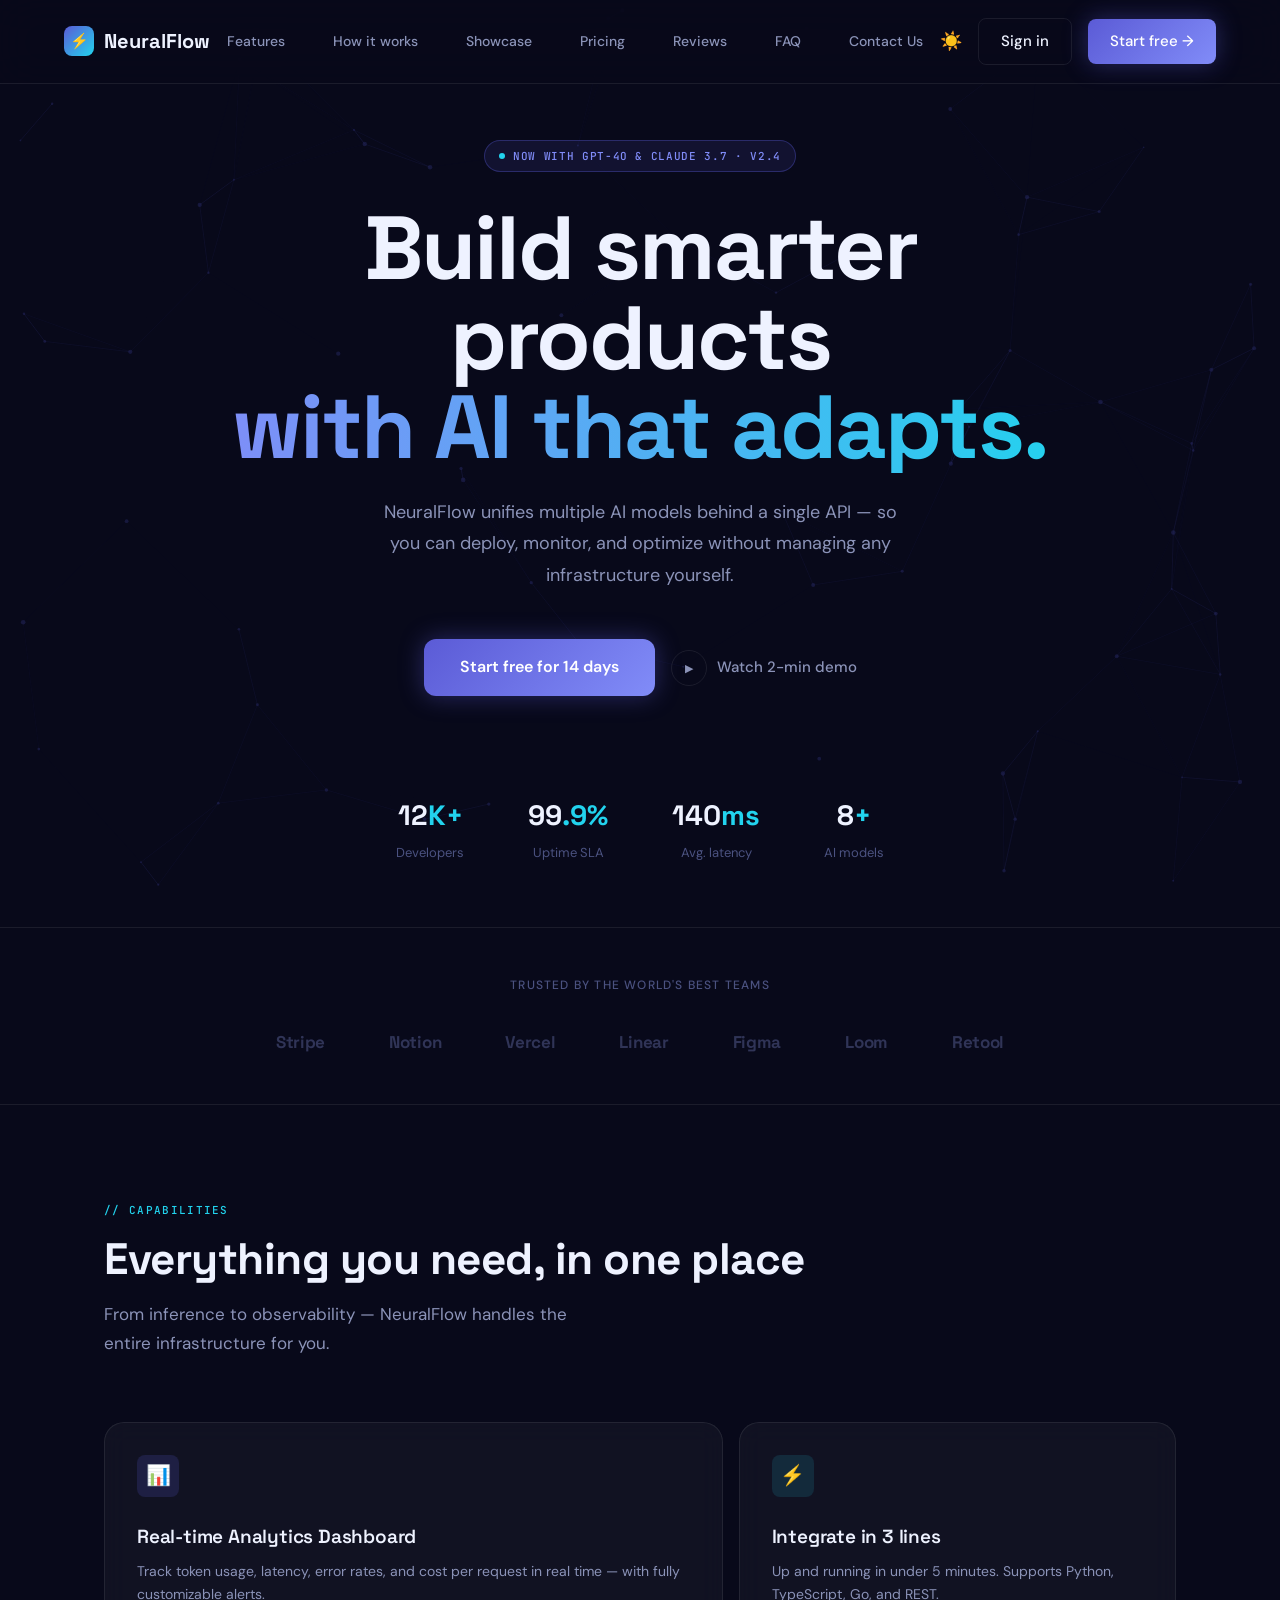
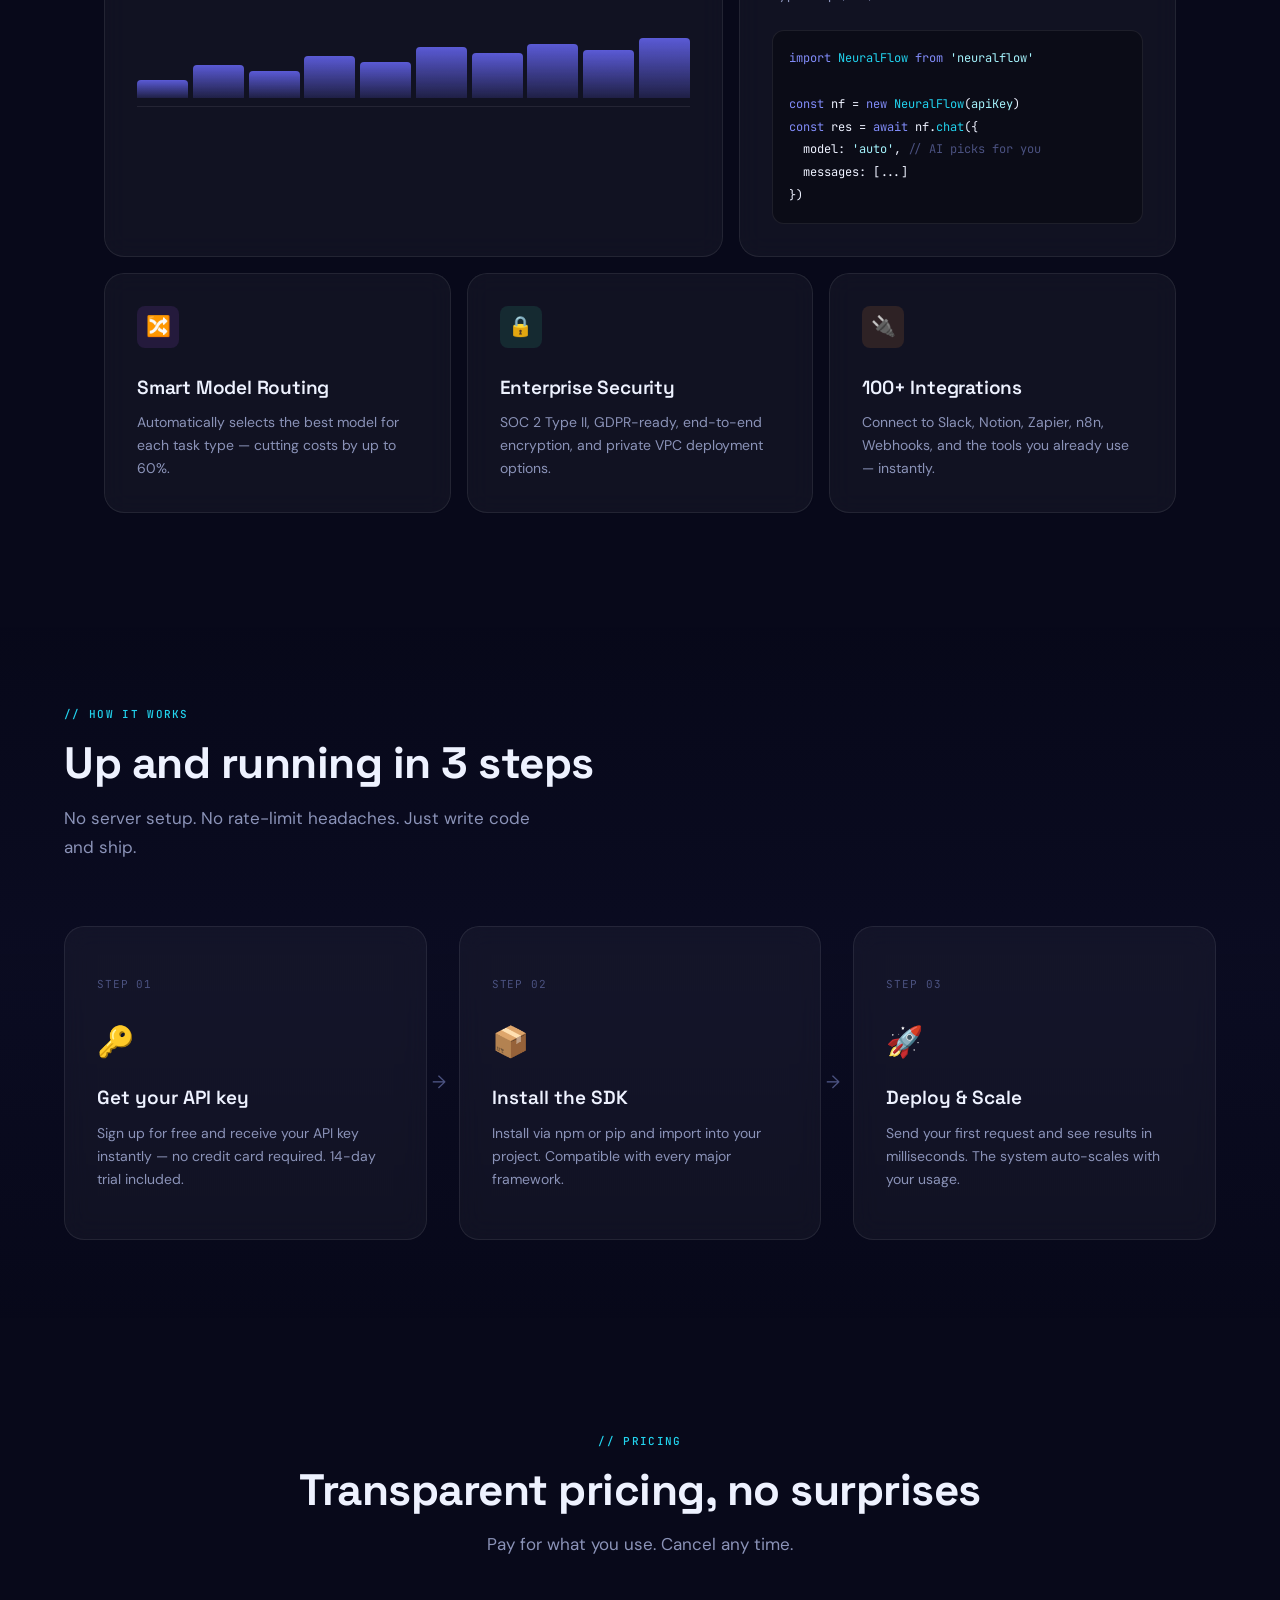
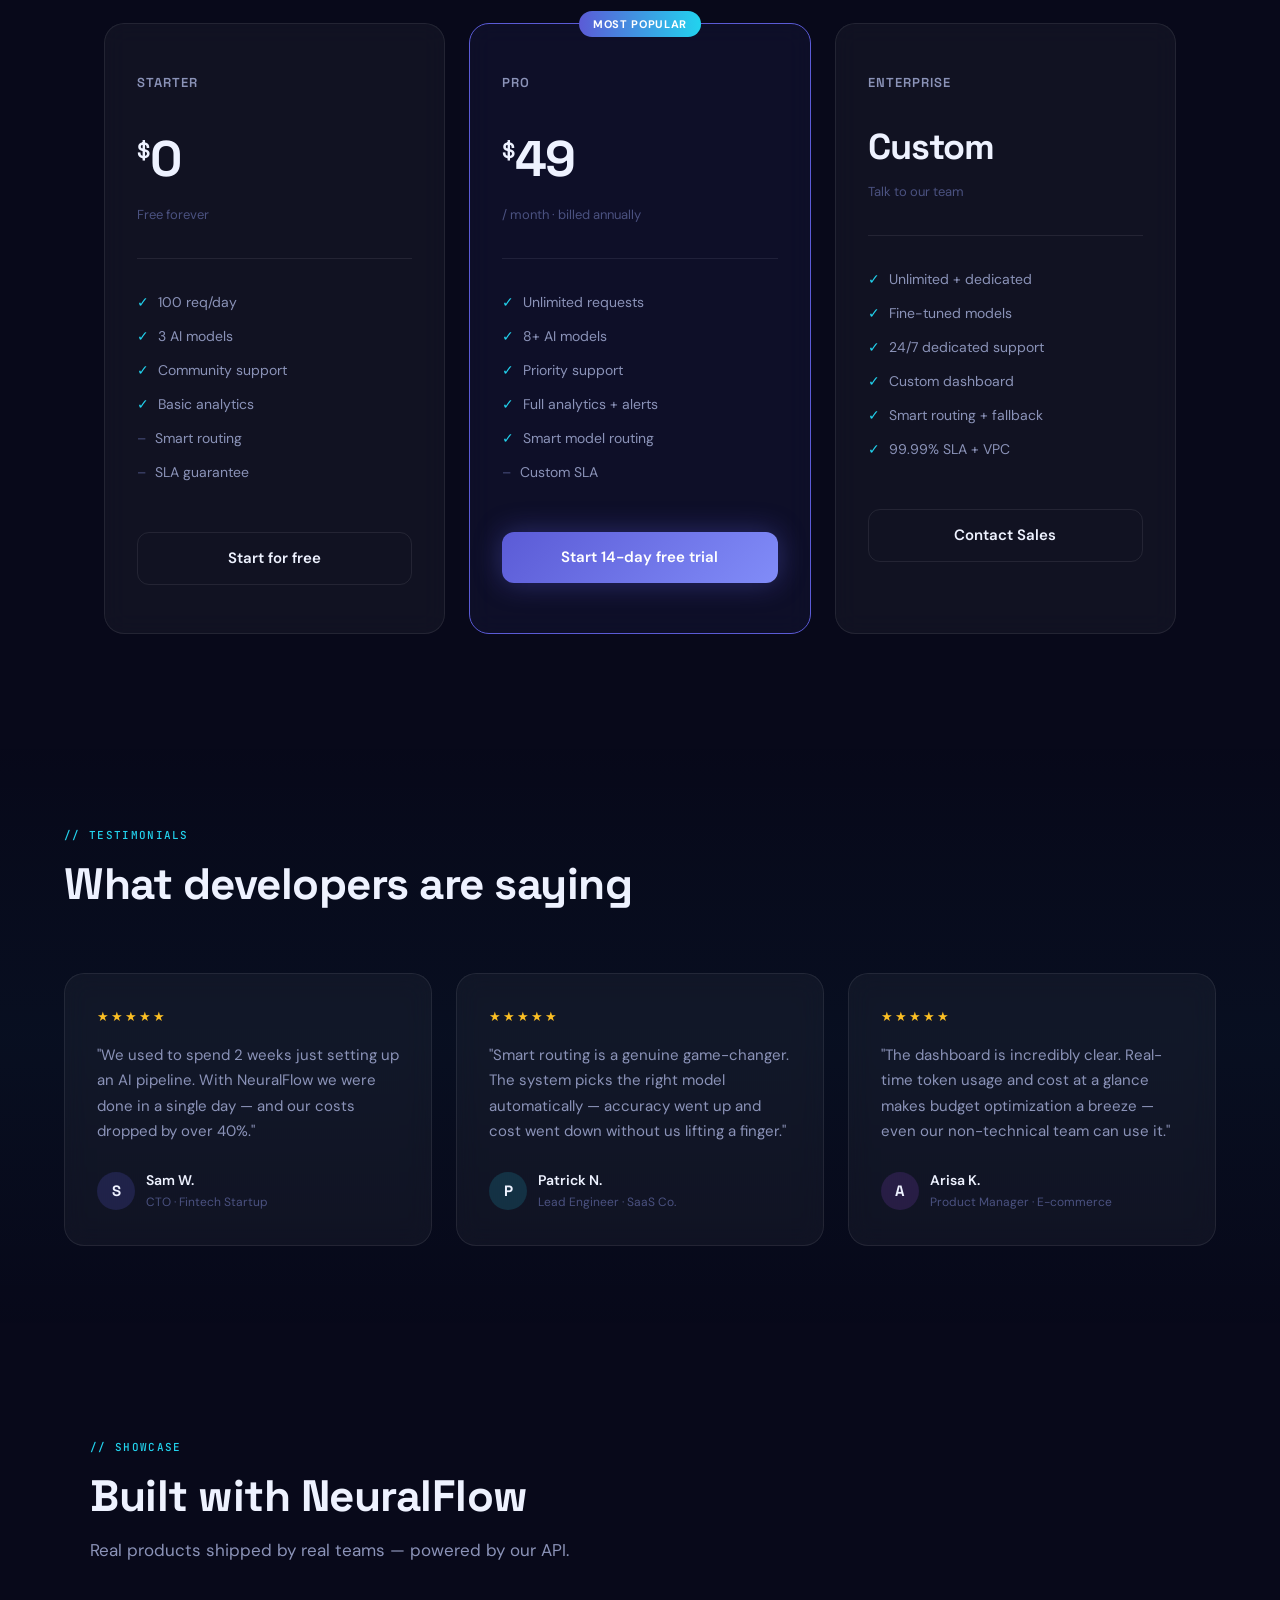
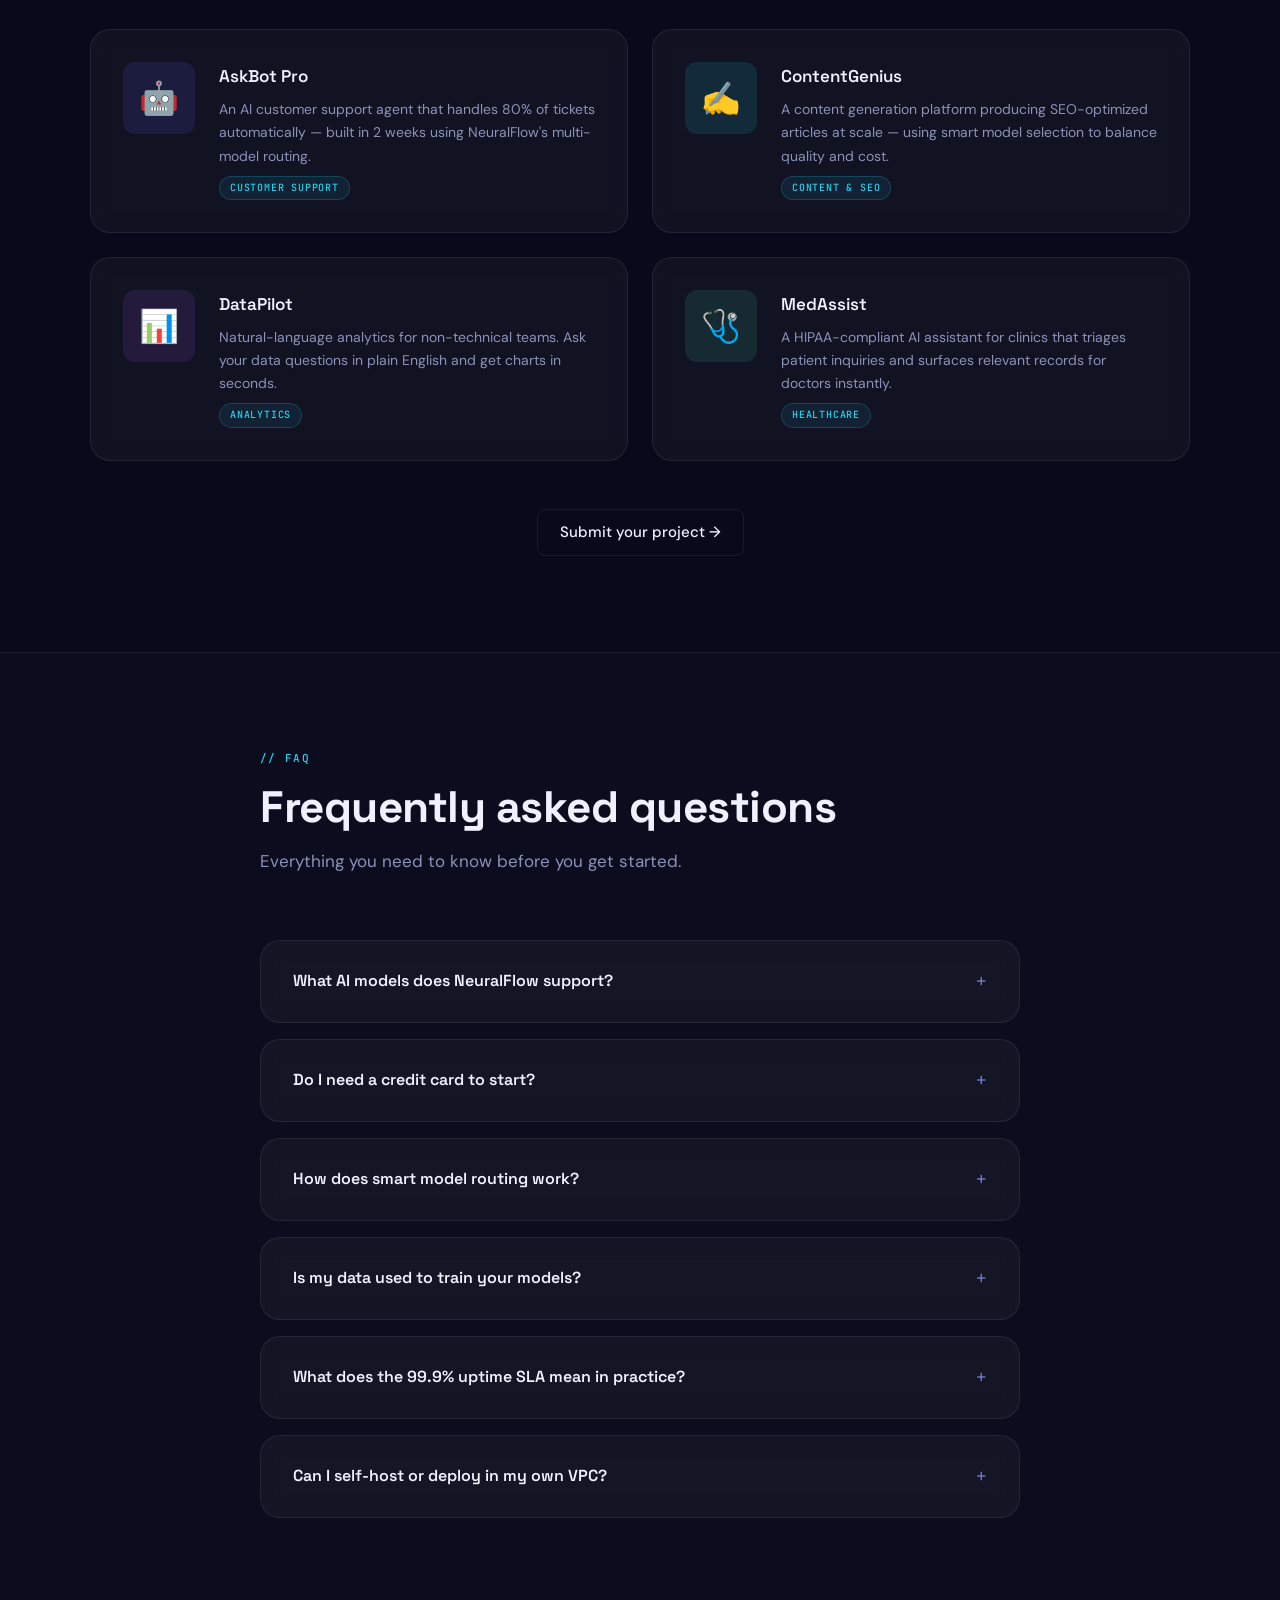
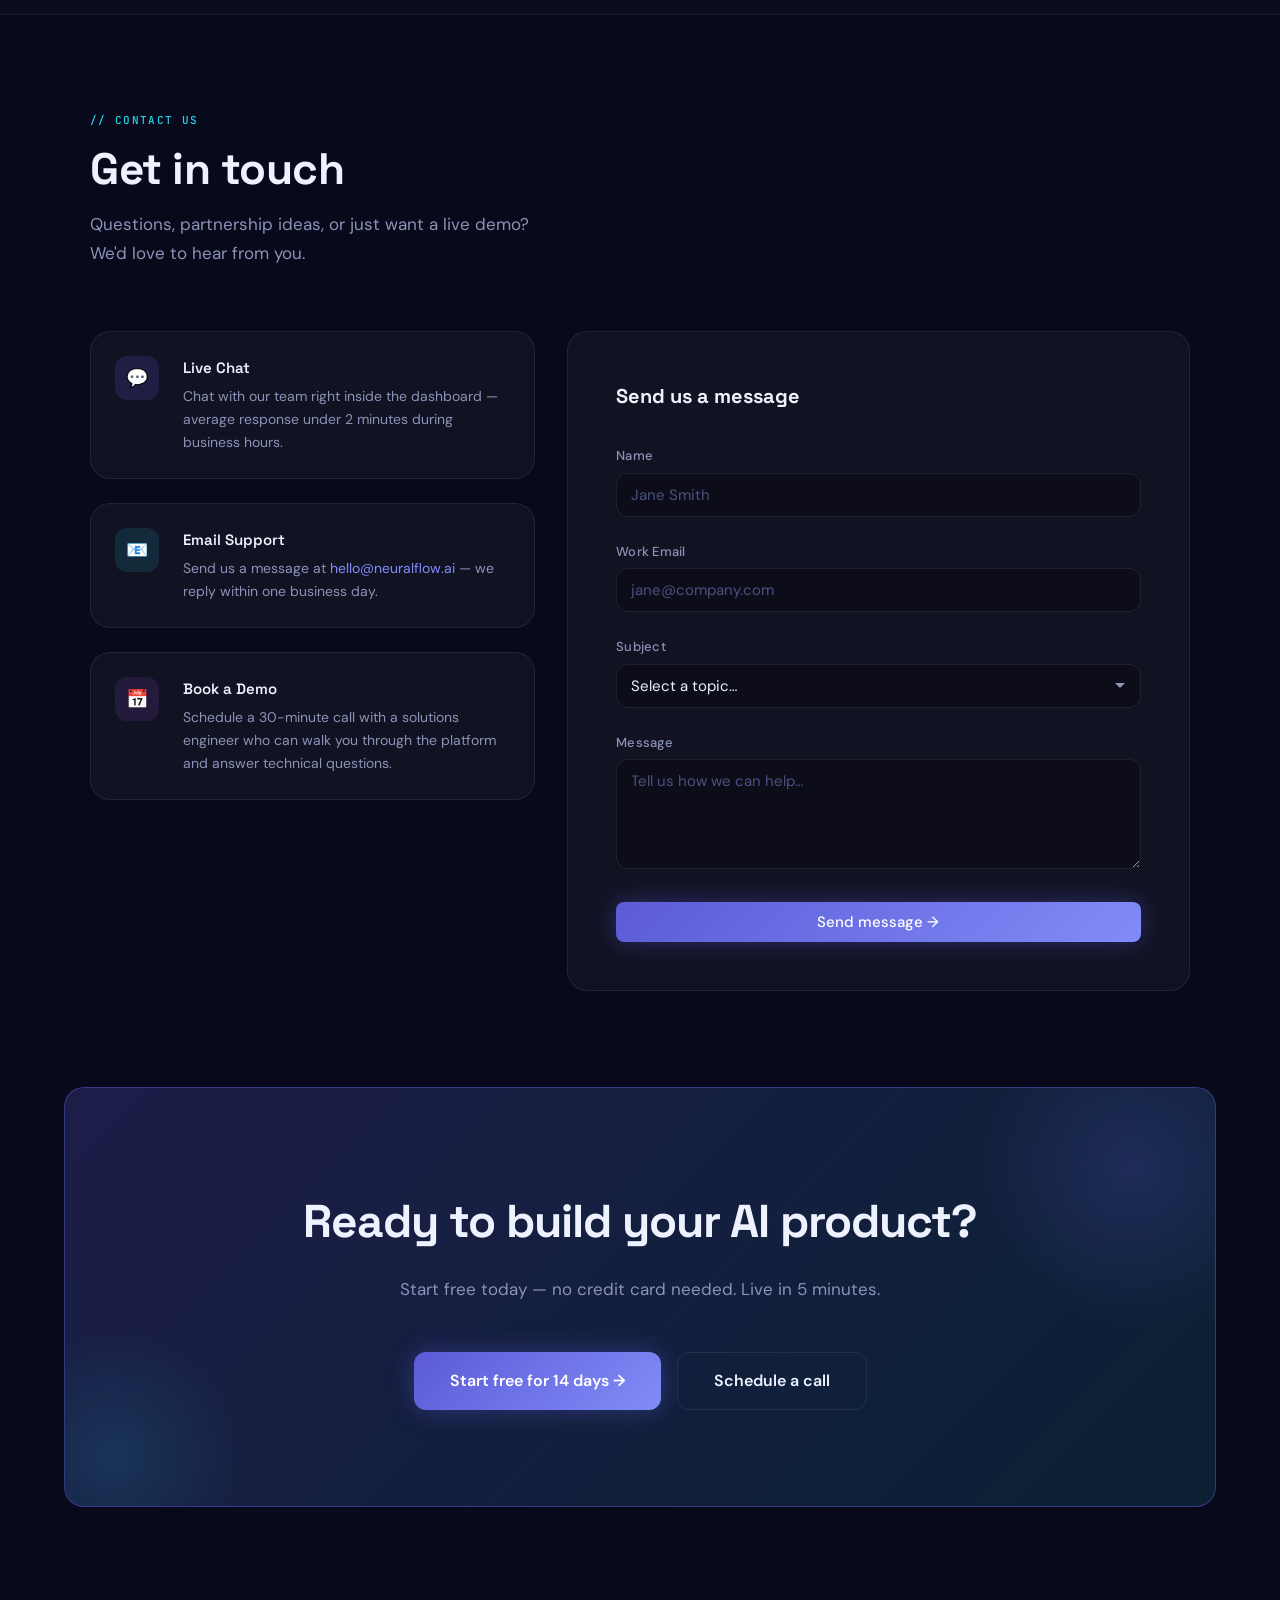
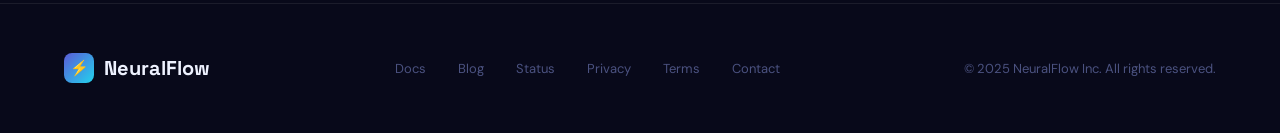
==== commit 865c82a5: "add another feature" ====
--- a/index.html
+++ b/index.html
@@ -26,13 +26,14 @@
     <li><a href="#features">Features</a></li>
     <li><a href="#how">How it works</a></li>
     <li><a href="#showcase">Showcase</a></li>
-    <li><a href="#pricing">Pricing</a></li>
+    <li><a href="pricing.html">Pricing</a></li>
     <li><a href="#testimonials">Reviews</a></li>
     <li><a href="#faq">FAQ</a></li>
     <li><a href="#contact">Contact Us</a></li>
   </ul>
 
   <div class="nav-actions">
+    <button id="theme-toggle" title="Switch to light mode" style="background:none;border:none;cursor:pointer;font-size:18px;line-height:1;color:var(--muted);transition:color 0.2s;" onmouseover="this.style.color='var(--white)'" onmouseout="this.style.color='var(--muted)'">☀️</button>
     <a href="login.html" class="btn btn-outline">Sign in</a>
     <a href="signup.html" class="btn btn-primary">Start free →</a>
   </div>
